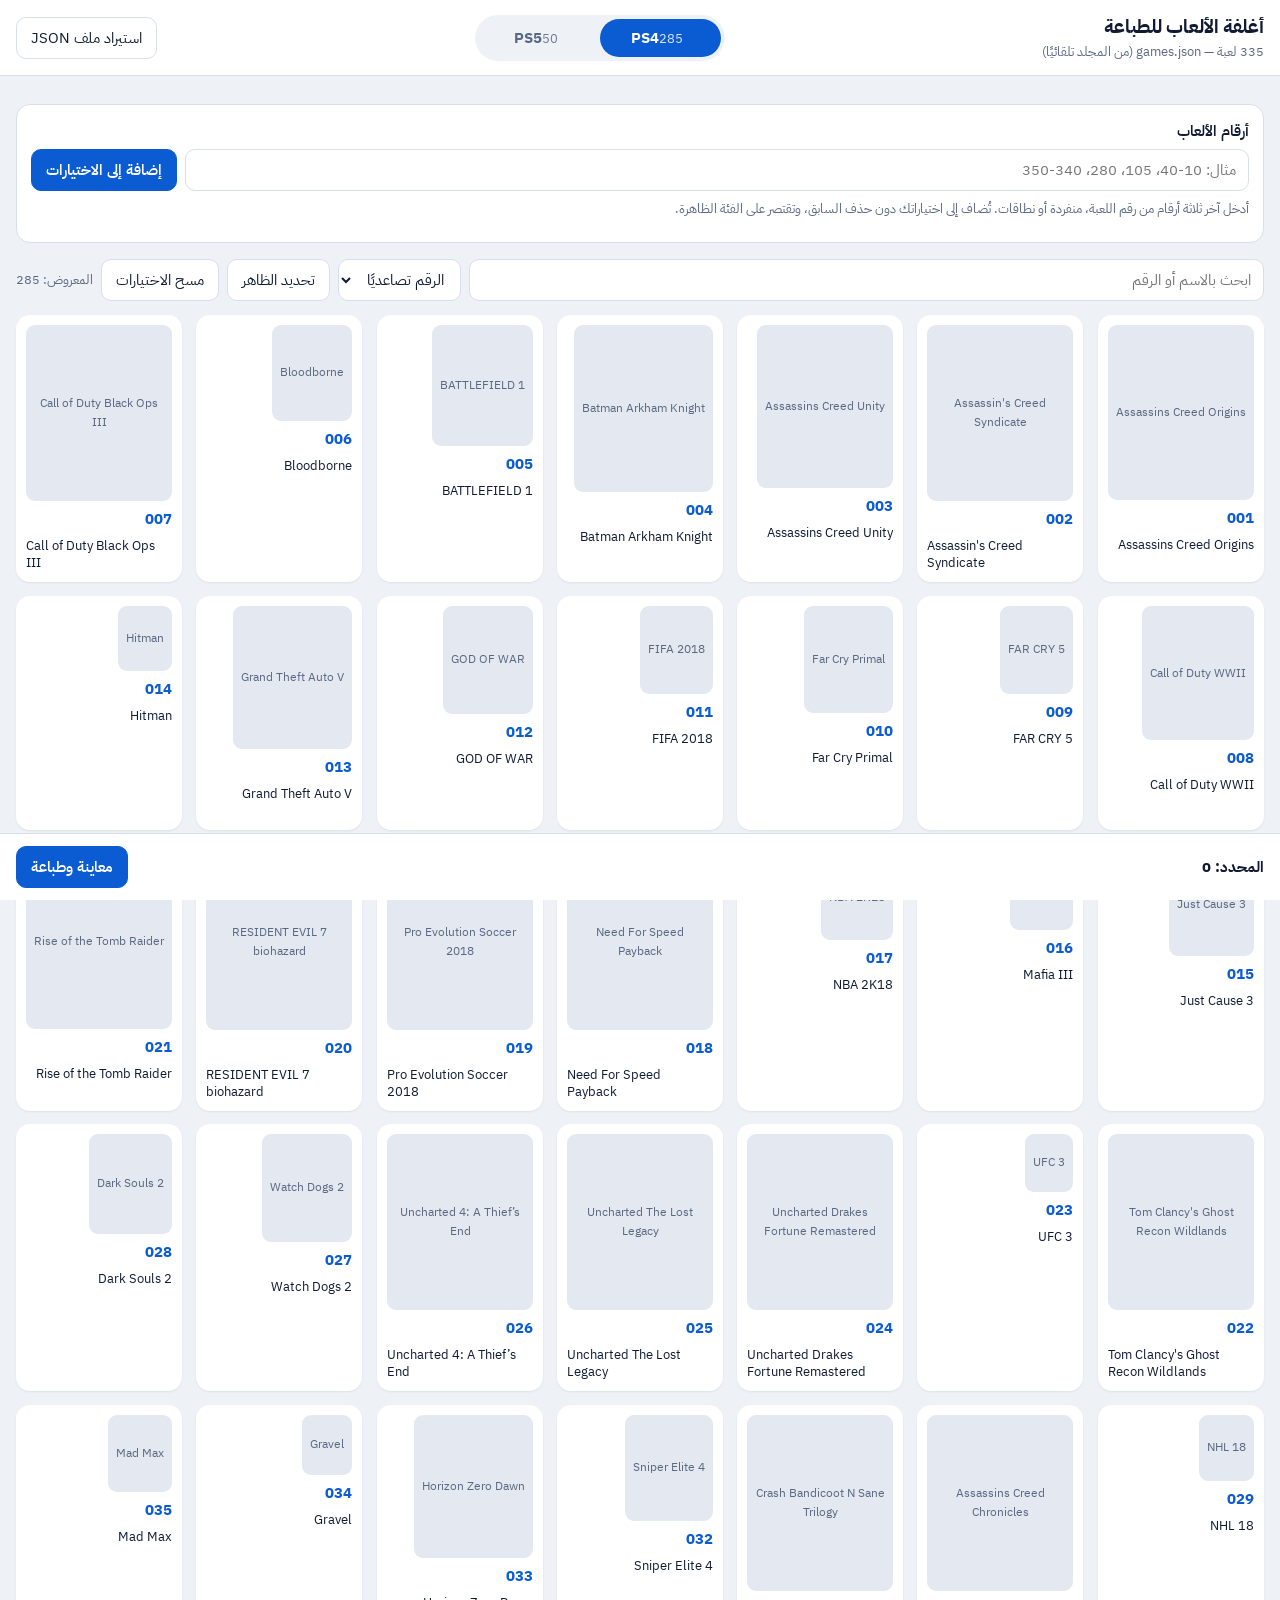
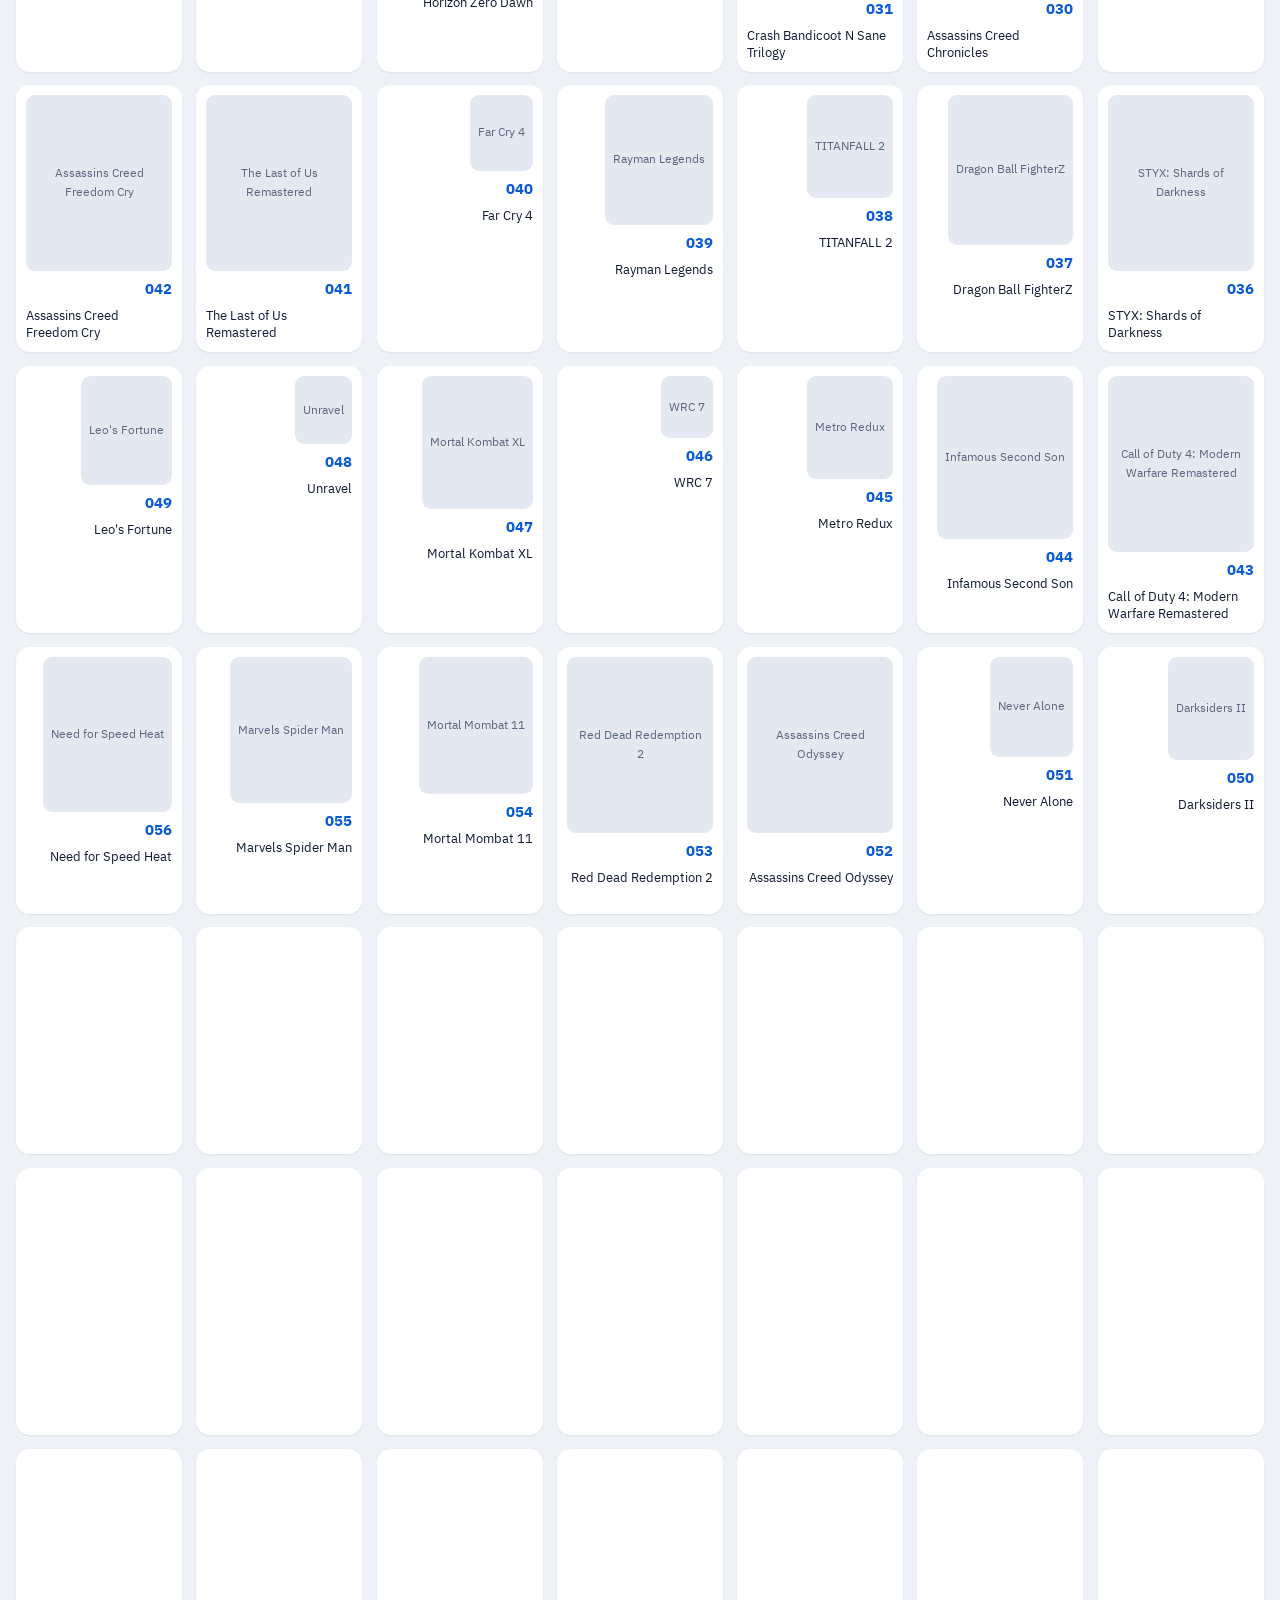
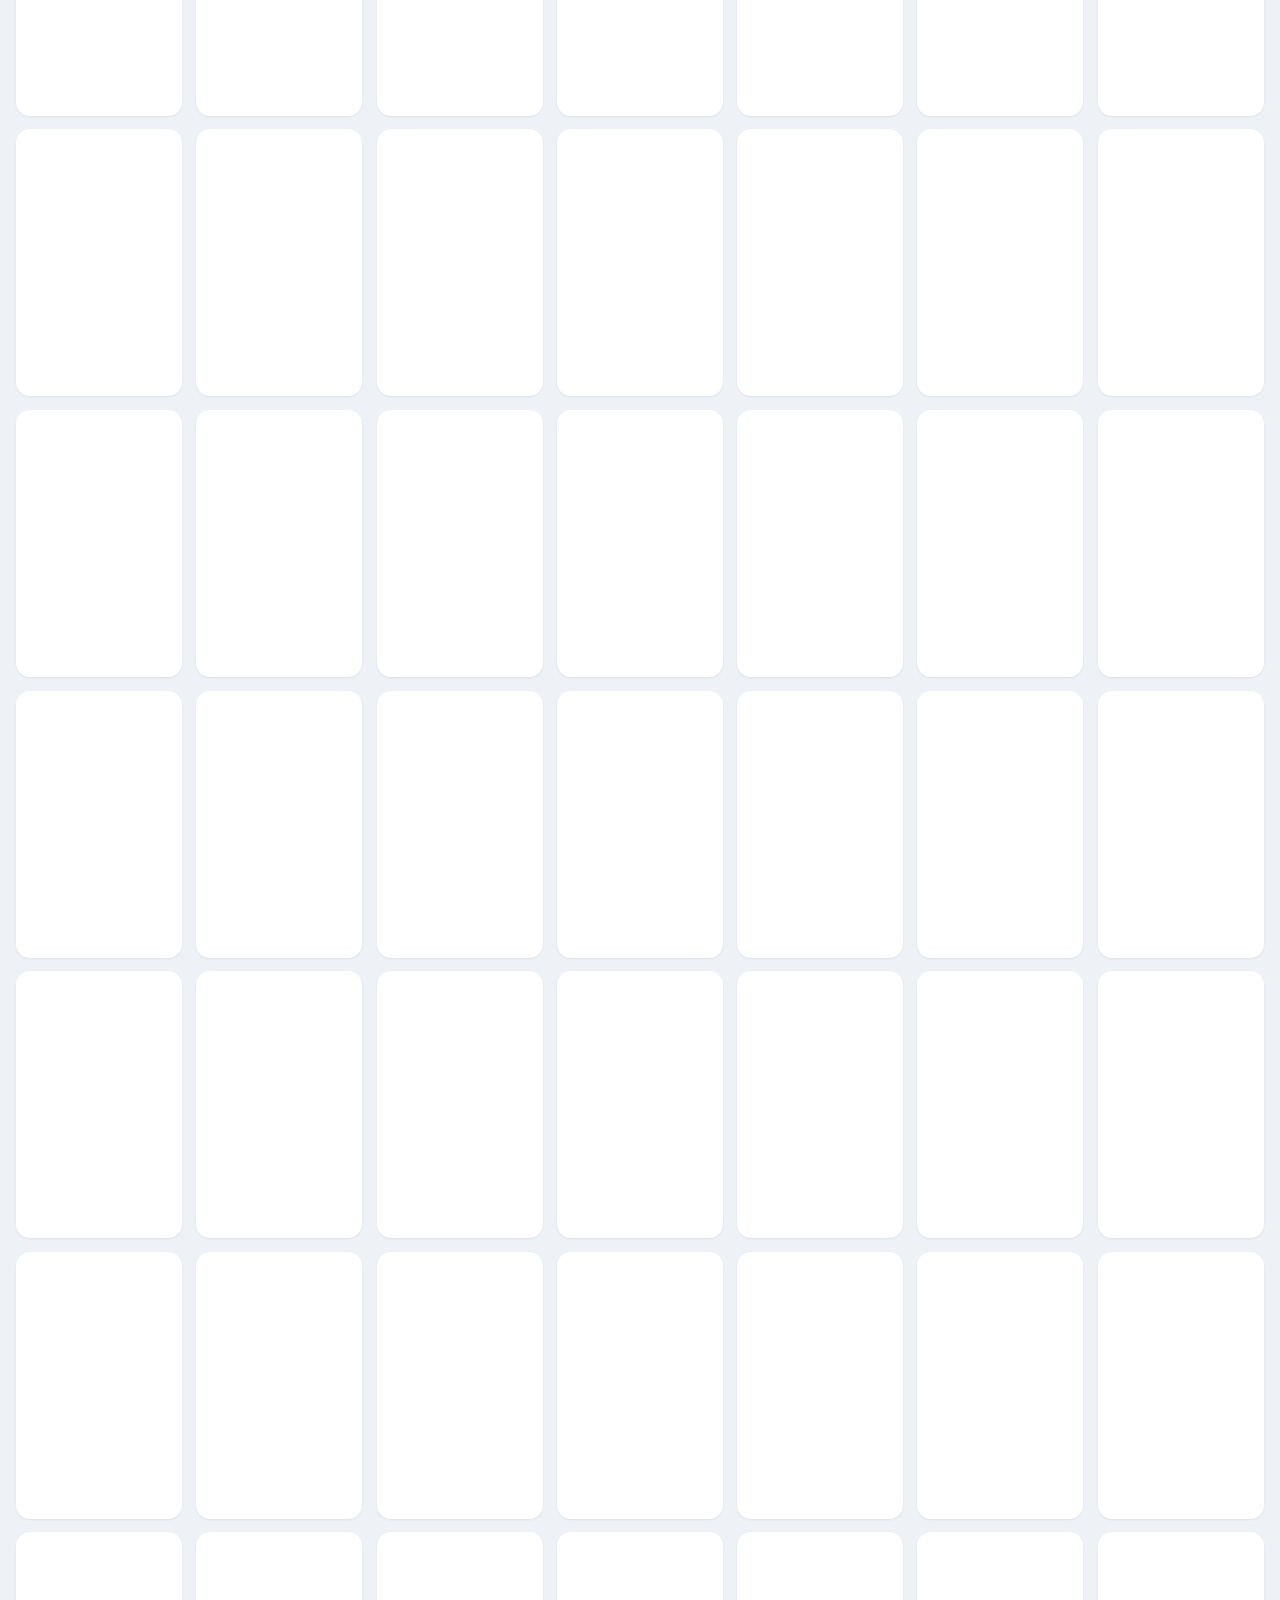
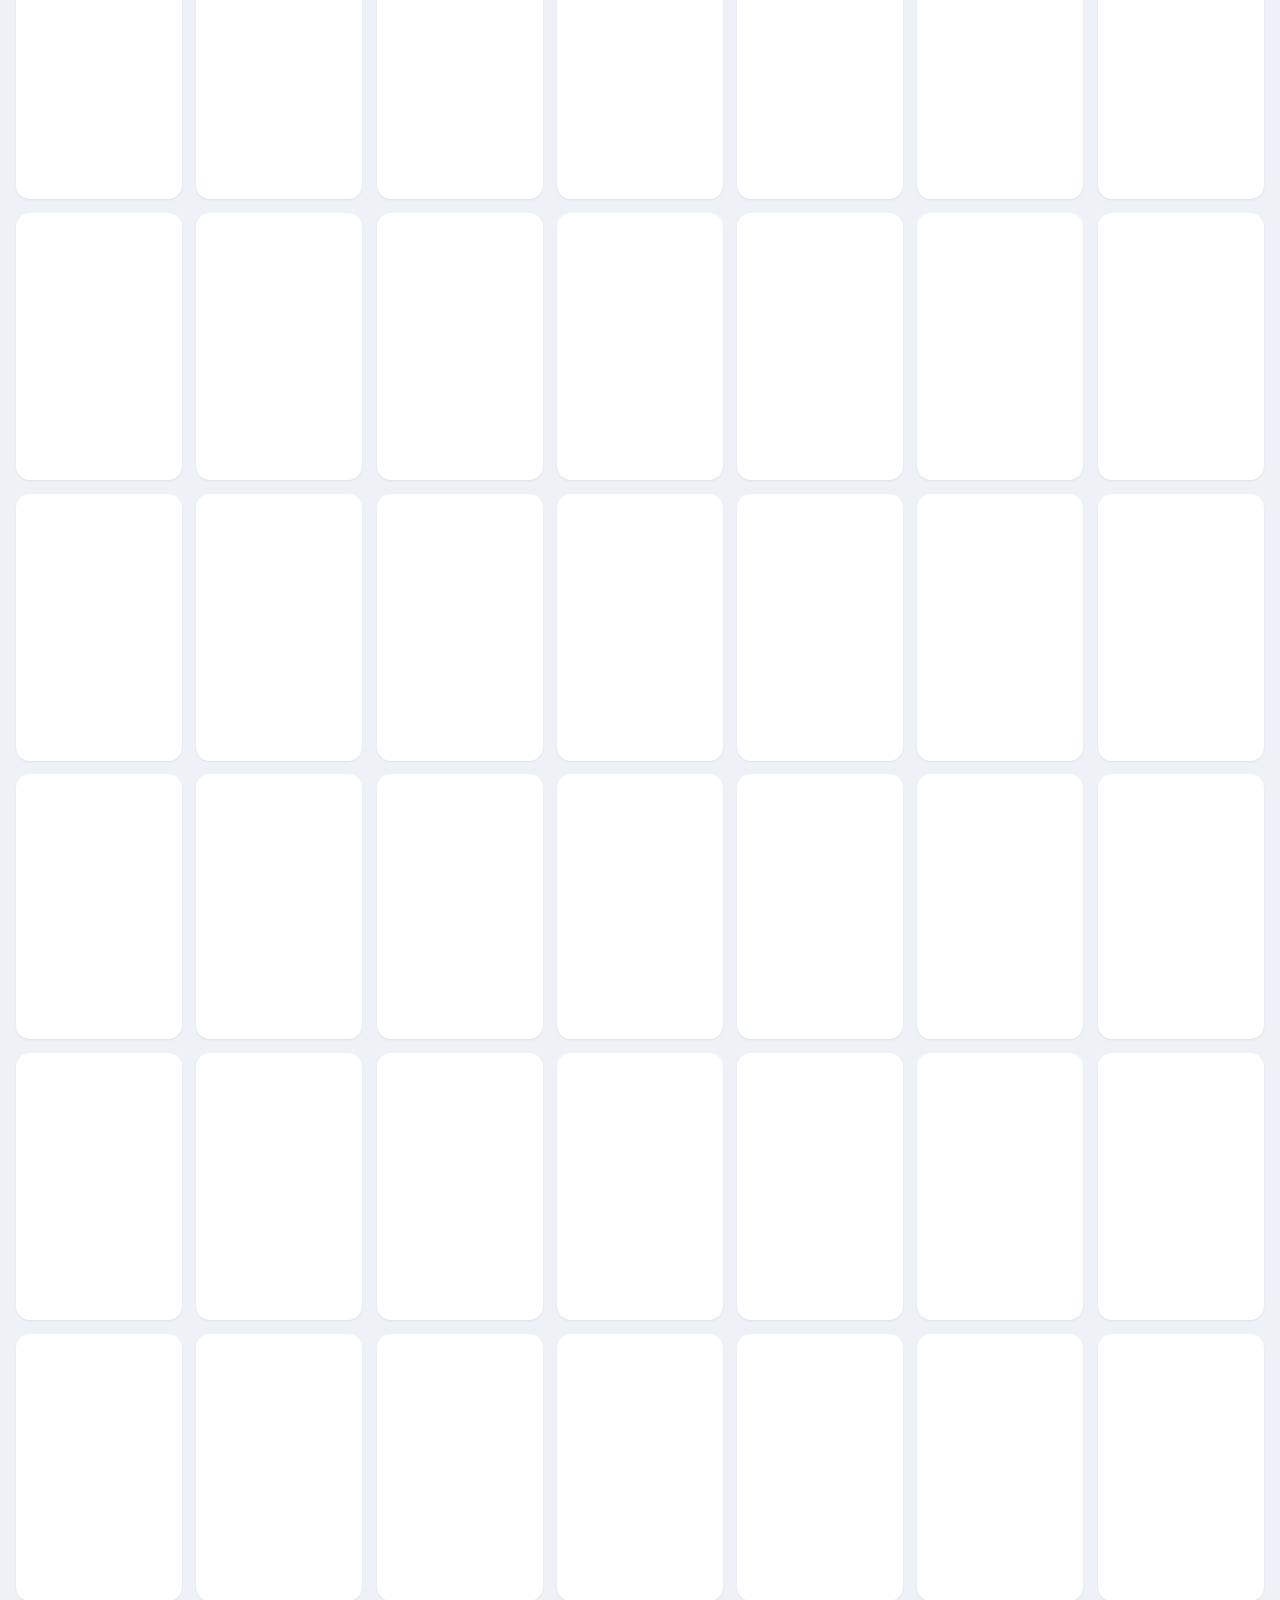
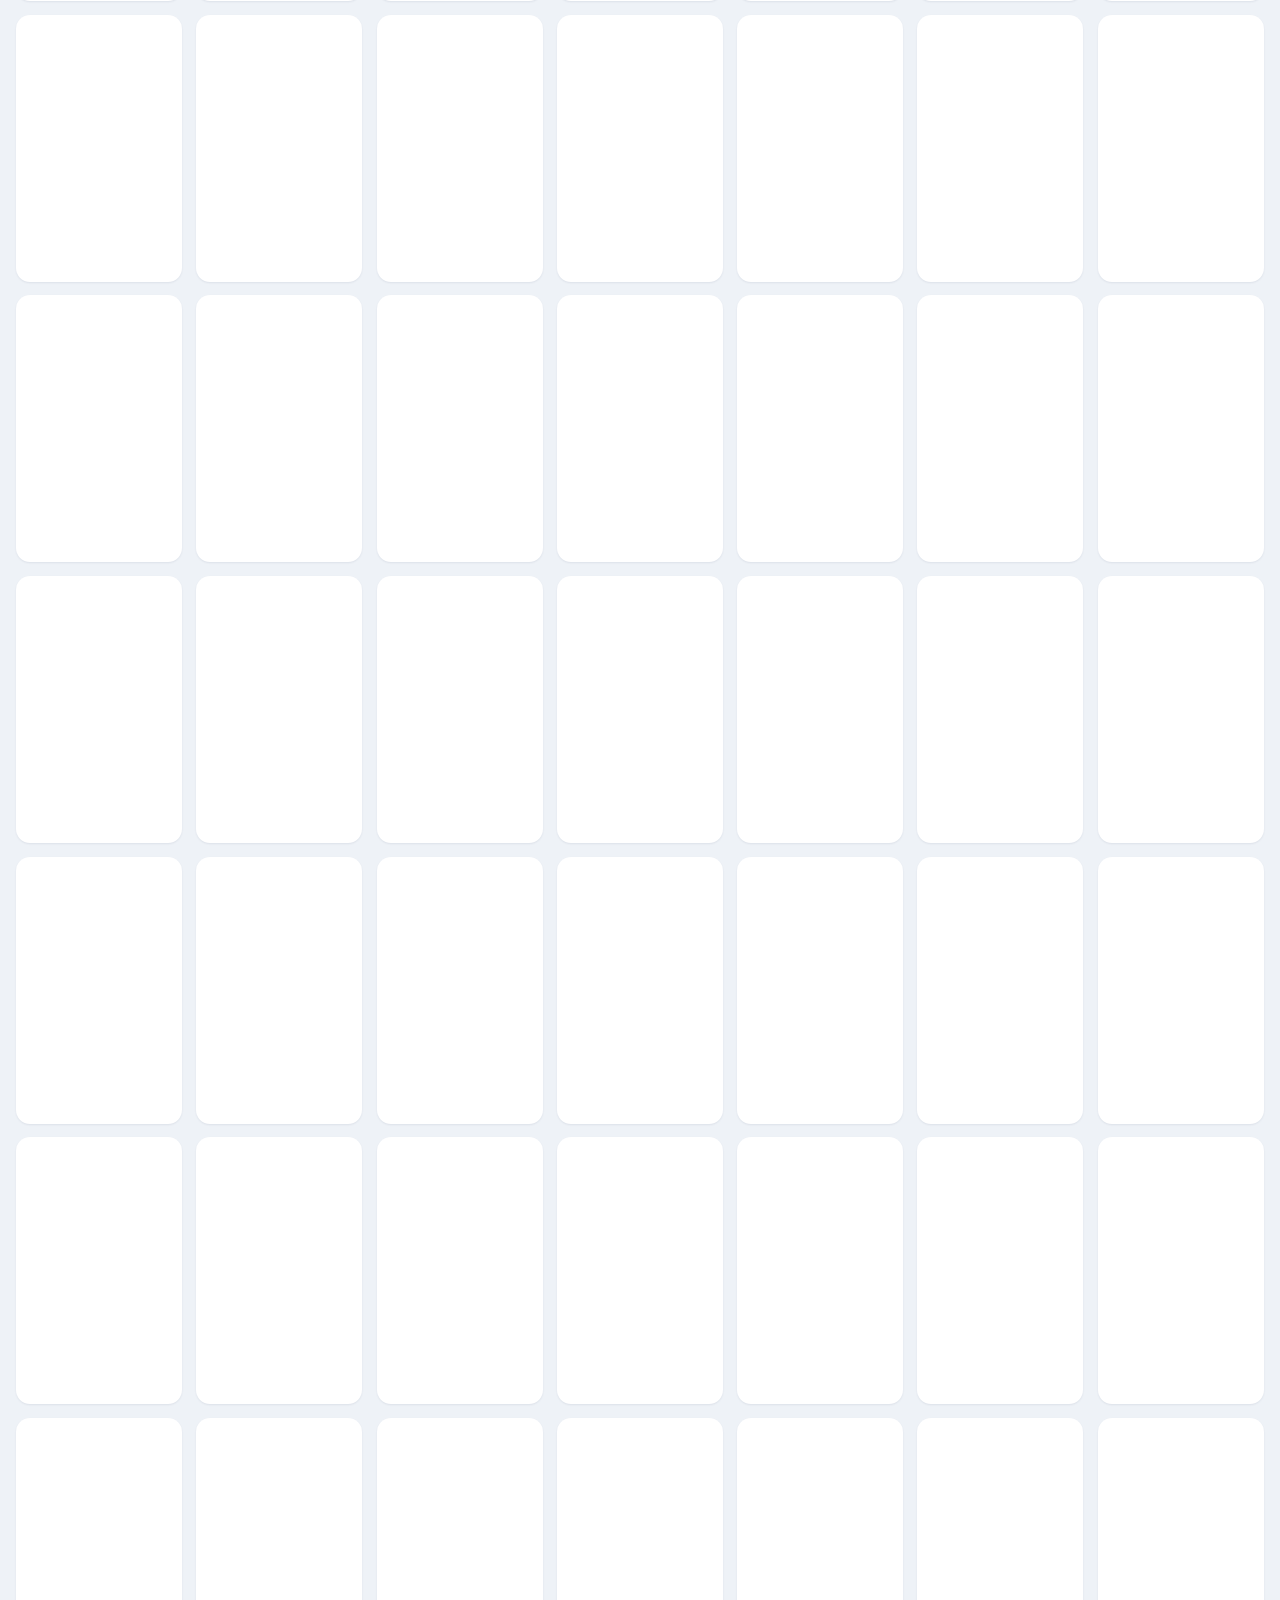
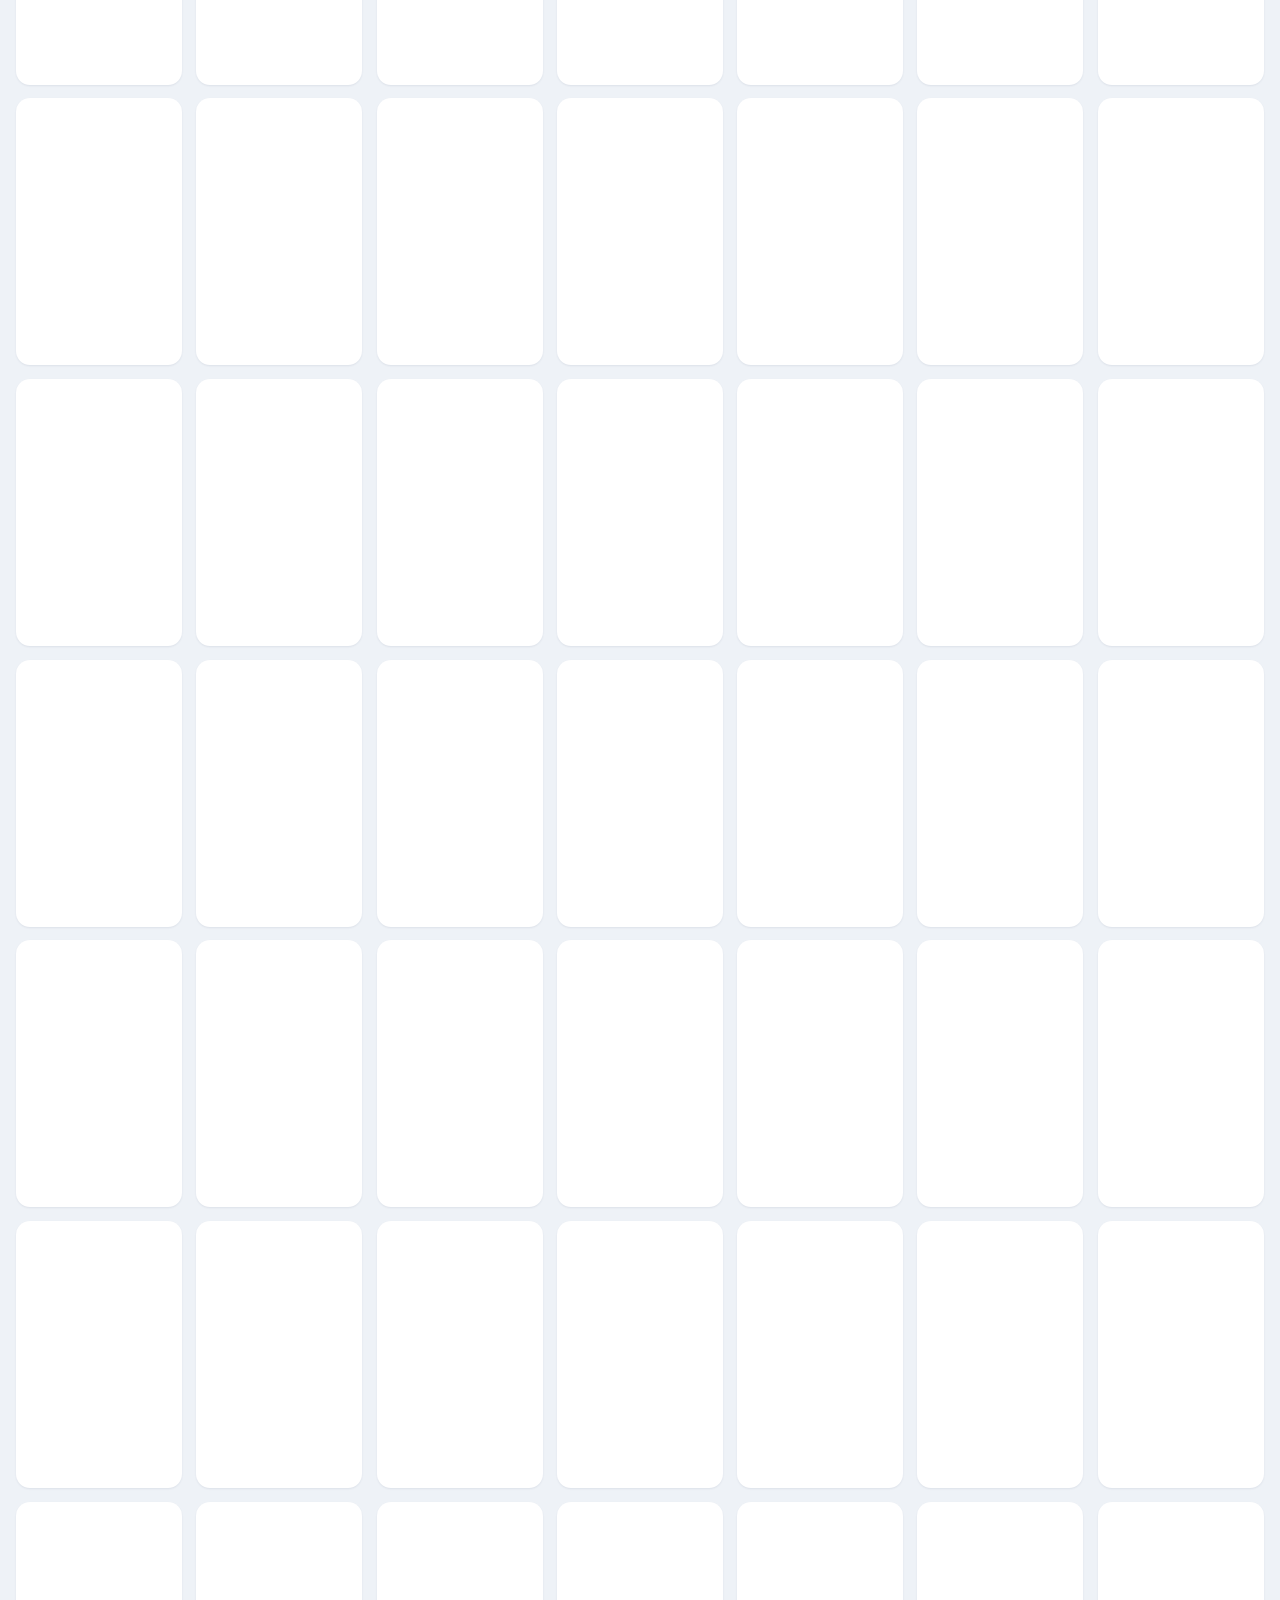
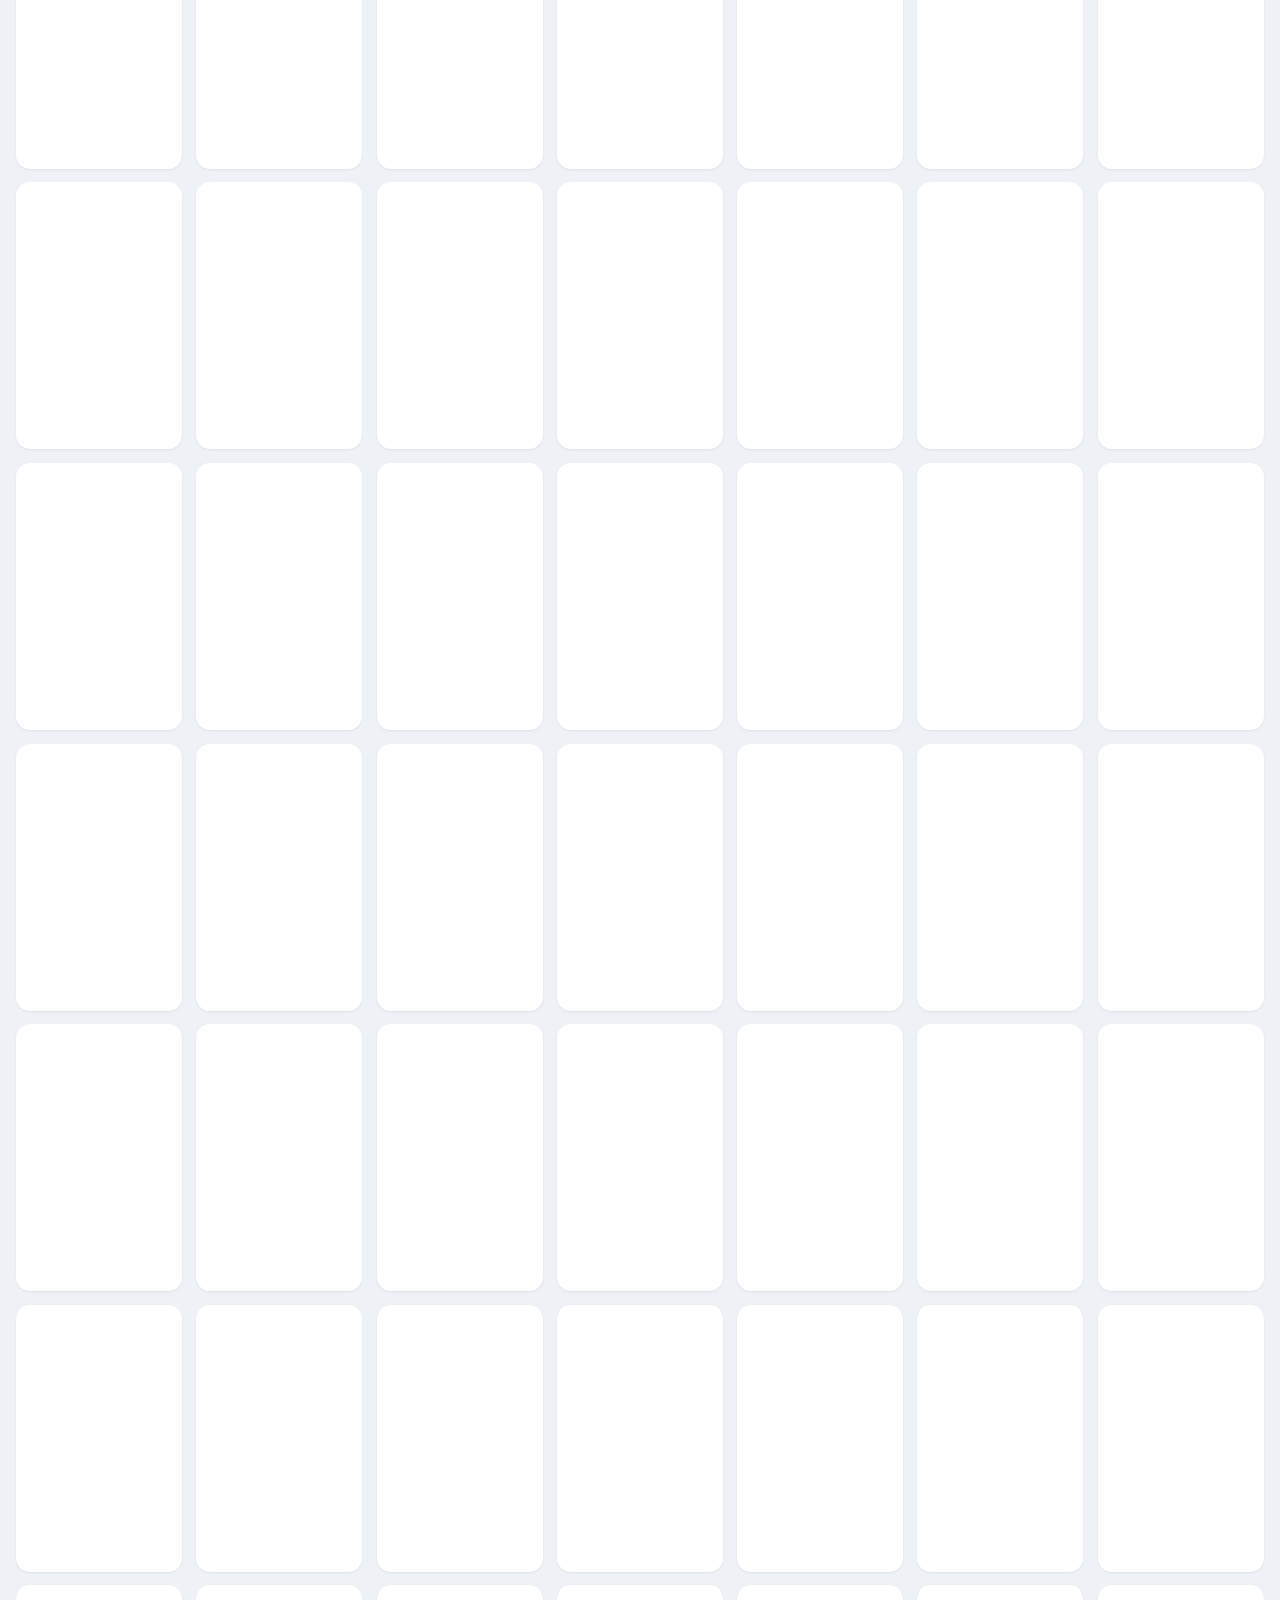
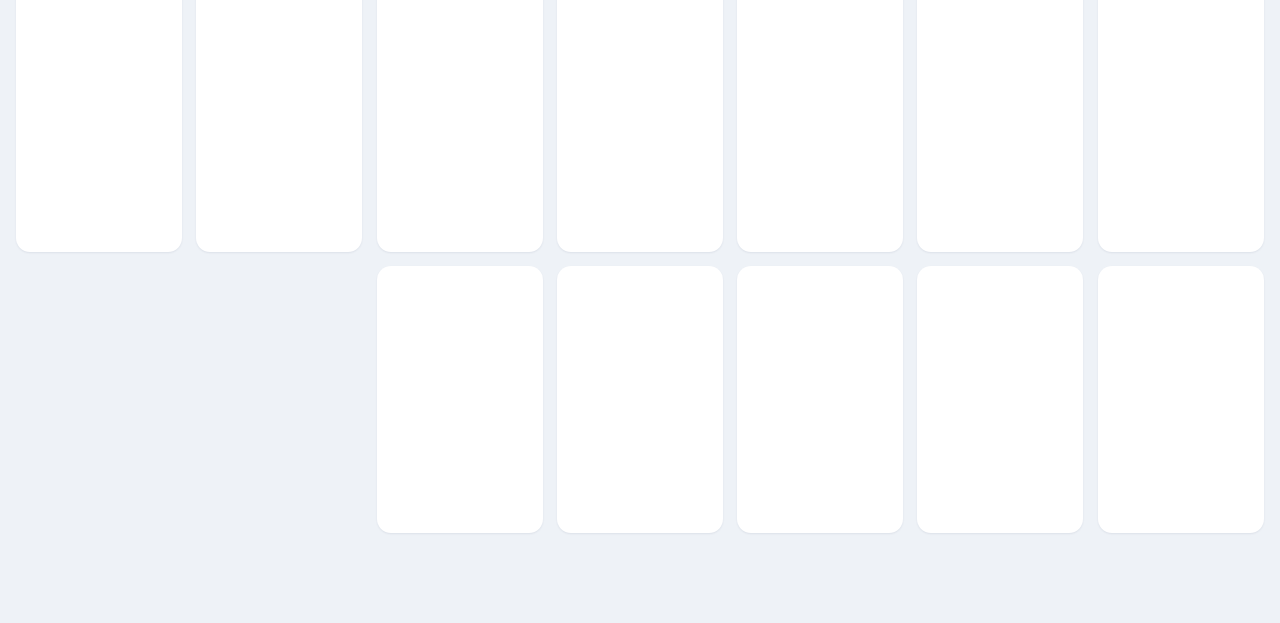
==== print/index.html @ da17cc7a "Rename print.html to index.html" ====
<!doctype html>
<html lang="ar" dir="rtl" data-p="PS4"><head><meta charset="utf-8">
<meta name="viewport" content="width=device-width,initial-scale=1">
<title>اختيار ألعاب PlayStation للطباعة</title>
<link rel="preconnect" href="https://fonts.googleapis.com">
<link href="https://fonts.googleapis.com/css2?family=IBM+Plex+Sans+Arabic:wght@400;600;700&display=swap" rel="stylesheet">
<style>
:root{--bg:#eef2f7;--sf:#fff;--ink:#101b33;--mut:#5b6881;--ln:#d8dfea;--ac:#0b5bd3;--act:#e6efff}
[data-p=PS5]{--ac:#5a3fd0;--act:#eeeaff}
*{box-sizing:border-box}[hidden]{display:none!important}
body{margin:0;background:var(--bg);color:var(--ink);font:15px/1.6 "IBM Plex Sans Arabic","Segoe UI",Tahoma,system-ui,sans-serif;padding-bottom:78px}
button,input,select{font:inherit;color:inherit}button{cursor:pointer}
:focus-visible{outline:3px solid var(--ac);outline-offset:2px}
header{background:var(--sf);border-bottom:1px solid var(--ln);position:sticky;top:0;z-index:5}
.wrap{max-width:1280px;margin:0 auto;padding:12px 16px}
.top{display:flex;gap:12px 20px;align-items:center;flex-wrap:wrap;justify-content:space-between}
h1{font-size:19px;margin:0}.sub{color:var(--mut);font-size:13px}
.seg{position:relative;display:grid;grid-template-columns:1fr 1fr;background:var(--bg);border-radius:999px;padding:4px;min-width:250px}
.seg i{position:absolute;top:4px;bottom:4px;width:calc(50% - 4px);inset-inline-start:4px;background:var(--ac);border-radius:999px;transition:inset-inline-start .25s,background .25s}
[data-p=PS5] .seg i{inset-inline-start:50%}
.seg button{position:relative;border:0;background:none;padding:7px 14px;border-radius:999px;font-weight:700;color:var(--mut);transition:color .2s}
.seg button[aria-checked=true]{color:#fff}.seg small{font-weight:400;opacity:.85;margin-inline-start:6px}
.b{border:1px solid var(--ln);background:var(--sf);border-radius:10px;padding:8px 14px}
.b:hover{border-color:var(--ac)}.b.p{background:var(--ac);border-color:var(--ac);color:#fff;font-weight:600}
.panel{background:var(--sf);border:1px solid var(--ln);border-radius:14px;padding:14px;margin:16px 0}
.row{display:flex;gap:8px;margin-top:6px}.row input{flex:1}
.panel label>span{font-weight:600}
input,select{border:1px solid var(--ln);border-radius:10px;padding:8px 12px;background:var(--sf);min-width:0}
.hint{margin:8px 0 0;color:var(--mut);font-size:13px}
#fb{margin-top:8px;font-size:14px}#fb p{margin:2px 0}.w{color:#b4430f}.o{color:#157347}
.pg{background:#fff7e6;border:1px solid #f0cf8a;border-radius:14px;padding:12px;margin-bottom:16px}
.pg h3{margin:0 0 8px;font-size:15px}.pg .g{padding:8px 0;border-top:1px solid #f0dcae}
.pg .cs{display:flex;gap:10px;flex-wrap:wrap;margin:6px 0}.pg .card{width:130px}
.tools{display:flex;gap:8px;flex-wrap:wrap;align-items:center;margin-bottom:14px}.tools #q{flex:1;min-width:180px}
.grid{display:grid;grid-template-columns:repeat(auto-fill,minmax(148px,1fr));gap:14px}
.card{position:relative;border:2px solid transparent;background:var(--sf);border-radius:14px;padding:8px;text-align:start;display:flex;flex-direction:column;gap:6px;box-shadow:0 1px 2px #1b2a4a14;content-visibility:auto;contain-intrinsic-size:260px 300px}
.card[aria-pressed=true]{border-color:var(--ac);background:var(--act)}
.im{aspect-ratio:5/6;border-radius:9px;overflow:hidden;background:#dfe5ef}.im img{width:100%;height:100%;object-fit:cover;display:block}
.ph{display:grid;place-items:center;text-align:center;padding:8px;font-size:12px;color:var(--mut);width:100%;height:100%;background:#e4e8f0}
.num{font-weight:700;color:var(--ac);font-variant-numeric:tabular-nums}
.nm{font-size:13px;line-height:1.35;display:-webkit-box;-webkit-line-clamp:2;-webkit-box-orient:vertical;overflow:hidden;min-height:2.7em}
.tick{position:absolute;top:14px;inset-inline-start:14px;width:26px;height:26px;border-radius:50%;background:var(--ac);color:#fff;display:none;place-items:center;font-weight:700}
.card[aria-pressed=true] .tick{display:grid}
.empty{grid-column:1/-1;text-align:center;color:var(--mut);padding:40px}
.bar{position:fixed;bottom:0;inset-inline:0;background:var(--sf);border-top:1px solid var(--ln);z-index:6}
.bar .wrap{display:flex;gap:16px;align-items:center}.bar .p{margin-inline-start:auto}
dialog{border:0;border-radius:16px;padding:20px;max-width:440px;width:92vw}dialog::backdrop{background:#101b3399}
#pv{max-width:960px;width:96vw;height:92vh;padding:0;flex-direction:column}#pv[open]{display:flex}
.ph2,.pf{display:flex;gap:10px;align-items:center;padding:12px 16px;background:var(--sf)}.ph2{border-bottom:1px solid var(--ln)}.pf{border-top:1px solid var(--ln);justify-content:space-between}
.ph2 b{font-size:17px}.pill{background:var(--act);color:var(--ac);border-radius:999px;padding:2px 12px;font-size:13px;font-weight:600}
#pvb{flex:1;overflow:auto;background:#aab4c5;padding:14px 12px}
.sw{width:calc(210mm*var(--s));height:calc(296mm*var(--s));margin:0 auto 14px;position:relative}
.sw .sheet{position:absolute;top:0;left:0;transform:scale(var(--s));transform-origin:0 0;box-shadow:0 2px 12px #0004}
.lbl{text-align:center;font-size:12px;color:#fff;margin-bottom:4px}
#toast{position:fixed;bottom:90px;inset-inline:0;margin:auto;width:fit-content;max-width:92vw;background:#101b33;color:#fff;padding:10px 18px;border-radius:12px;z-index:50;opacity:0;pointer-events:none;transition:opacity .2s}#toast.on{opacity:1}
#md h2{margin:0 0 8px;font-size:17px}#md ul{padding-inline-start:20px;max-height:40vh;overflow:auto}#md form{display:flex;gap:8px;justify-content:flex-end}
#pr{display:none}
.sheet{width:210mm;height:296mm;padding:8mm;display:grid;grid-template-columns:1fr 1fr;grid-template-rows:1fr 1fr;gap:6mm;background:#fff;overflow:hidden;direction:ltr}
.pc{margin:0;display:flex;flex-direction:column;border:.3mm solid #c3ccdb;border-radius:3mm;overflow:hidden;min-height:0}
.pi{flex:1;min-height:0;background:#f1f3f7;display:flex}.pi img{width:100%;height:100%;object-fit:contain}.pi .ph{font-size:14pt}
.cap{flex:none;height:18mm;padding:1.5mm 3mm;display:flex;align-items:center;justify-content:center;overflow:hidden;text-align:center;border-top:.3mm solid #c3ccdb;background:#fff}
.pn{font-size:24pt;font-weight:700;line-height:1.1;color:#000}.pt{width:100%;font-size:15pt;font-weight:700;line-height:1.25;overflow-wrap:anywhere;color:#000}
@media print{@page{size:A4 portrait;margin:0}
html,body{background:#fff;padding:0}body>*:not(#pr){display:none!important}#pr{display:block}
.sheet{break-after:page;page-break-after:always}.sheet:last-child{break-after:auto;page-break-after:auto}
*{-webkit-print-color-adjust:exact;print-color-adjust:exact}}
@media(prefers-reduced-motion:reduce){*{transition:none!important}}
</style></head><body>
<header><div class="wrap top">
 <div><h1>أغلفة الألعاب للطباعة</h1><div class="sub" id="lib"></div></div>
 <div class="seg" role="radiogroup" aria-label="فئة الألعاب"><i></i>
  <button role="radio" data-p="PS4" aria-checked="true">PS4<small id="c4"></small></button>
  <button role="radio" data-p="PS5" aria-checked="false">PS5<small id="c5"></small></button></div>
 <div><button class="b" id="imp">استيراد ملف JSON</button><input type="file" id="file" accept=".json,application/json" hidden></div>
</div></header>
<main class="wrap">
 <section class="panel"><label><span>أرقام الألعاب</span>
  <div class="row"><input id="nums" inputmode="numeric" autocomplete="off" placeholder="مثال: 10-40، 105، 280، 340-350"><button class="b p" id="addn">إضافة إلى الاختيارات</button></div></label>
  <p class="hint">أدخل آخر ثلاثة أرقام من رقم اللعبة، منفردة أو نطاقات. تُضاف إلى اختياراتك دون حذف السابق، وتقتصر على الفئة الظاهرة.</p>
  <div id="fb" role="status" aria-live="polite"></div></section>
 <section id="pend"></section>
 <div class="tools"><input id="q" type="search" placeholder="ابحث بالاسم أو الرقم">
  <select id="so" aria-label="الترتيب"><option value="1">الرقم تصاعديًا</option><option value="-1">الرقم تنازليًا</option></select>
  <button class="b" id="selv">تحديد الظاهر</button><button class="b" id="clr">مسح الاختيارات</button><span id="cnt" class="sub"></span></div>
 <div id="grid" class="grid"></div>
</main>
<div class="bar"><div class="wrap"><b id="sc"></b><span class="sub" id="pgc"></span><button class="b p" id="prev">معاينة وطباعة</button></div></div>
<dialog id="pv"><div class="ph2"><b>معاينة الطباعة</b><span class="pill" id="pg1"></span><span class="pill" id="pg2"></span></div>
 <div id="pvb"></div><div class="pf"><button class="b" id="back">العودة إلى الاختيار</button><button class="b p" id="prt">طباعة</button></div></dialog>
<dialog id="md"></dialog><div id="toast"></div><div id="pr"></div>
<script>
const $=s=>document.querySelector(s),esc=s=>String(s).replace(/[&<>"']/g,c=>({'&':'&amp;','<':'&lt;','>':'&gt;','"':'&quot;',"'":'&#39;'}[c]));
const toEn=s=>s.replace(/[٠-٩]/g,c=>c.charCodeAt(0)-1632).replace(/[۰-۹]/g,c=>c.charCodeAt(0)-1776);
let games=[],idx={PS4:new Map(),PS5:new Map()},plat='PS4',sel=new Set(),pend=[],dir=1,q='',src='';
function norm(a){const list=[],bad=[];a.forEach((r,i)=>{const o=r&&typeof r=='object',s=o?String(r.id??'').trim():'',id=/^\d+$/.test(s)?+s:NaN,p=o?String(r.platform??'').toUpperCase().replace(/\s/g,''):'',nm=o?String(r.name??'').trim():'';
 if(!Number.isSafeInteger(id))bad.push(`السجل ${i+1}: الحقل id غير صالح`);else if(!nm)bad.push(`السجل ${i+1}: الاسم مفقود`);else if(p!='PS4'&&p!='PS5')bad.push(`السجل ${i+1}: قيمة platform غير معروفة`);
 else list.push({uid:list.length,id,name:nm,platform:p,image:typeof r.image=='string'?r.image.trim():'',n:id%1000,ns:String(id%1000).padStart(3,'0')})});return{list,bad}}
function setLib(list,name,keepSel){games=list;src=name;idx={PS4:new Map(),PS5:new Map()};list.forEach(g=>{const m=idx[g.platform];(m.get(g.n)||m.set(g.n,[]).get(g.n)).push(g)});
 sel.clear();pend=[];q='';$('#q').value='';$('#nums').value='';$('#fb').innerHTML='';$('#c4').textContent=idx.PS4.size?[...idx.PS4.values()].reduce((a,l)=>a+l.length,0):0;$('#c5').textContent=[...idx.PS5.values()].reduce((a,l)=>a+l.length,0);
 $('#lib').textContent=name?`${list.length} لعبة — ${name}`:'لم تُحمَّل مكتبة بعد';render()}
const view=()=>{const t=toEn(q.trim().toLowerCase()),d=/^\d+$/.test(t);return games.filter(g=>g.platform===plat&&(!t||g.name.toLowerCase().includes(t)||(d&&g.ns.includes(t)))).sort((a,b)=>dir*(a.n-b.n)||dir*(a.id-b.id))};
const picked=()=>games.filter(g=>g.platform===plat&&sel.has(g.uid)).sort((a,b)=>dir*(a.n-b.n)||dir*(a.id-b.id));
const img=(g,lazy)=>g.image?`<img src="${esc(g.image)}" data-n="${esc(g.name)}" alt="" referrerpolicy="no-referrer" ${lazy?'loading="lazy" decoding="async"':'loading="eager"'}>`:`<div class="ph">${esc(g.name)}</div>`;
const card=g=>`<button type="button" class="card" data-uid="${g.uid}" aria-pressed="${sel.has(g.uid)}"><span class="tick">✓</span><div class="im">${img(g,1)}</div><span class="num">${g.ns}</span><span class="nm" dir="auto">${esc(g.name)}</span></button>`;
function render(){const v=view();$('#grid').innerHTML=v.length?v.map(card).join(''):`<div class="empty">${games.length?'لا توجد ألعاب مطابقة.':'لم تُحمَّل أي مكتبة بعد. اضغط «استيراد ملف JSON» واختر ملف games.json.'}</div>`;$('#cnt').textContent=`المعروض: ${v.length}`;renderPend();bar()}
function bar(){const n=picked().length;$('#sc').textContent=`المحدد: ${n}`;$('#pgc').textContent=n?`الصفحات: ${Math.ceil(n/4)}`:''}
function sync(){document.querySelectorAll('.card').forEach(c=>c.setAttribute('aria-pressed',sel.has(+c.dataset.uid)));bar()}
function renderPend(){const e=$('#pend');e.innerHTML=pend.length?`<div class="pg"><h3>أرقام تطابق أكثر من لعبة — اختر اللعبة المطلوبة</h3>${pend.map((p,i)=>`<div class="g"><b>الرقم ${String(p.n).padStart(3,'0')}</b><div class="cs">${p.l.map(card).join('')}</div><button class="b" data-all="${i}">إضافة الكل</button> <button class="b" data-skip="${i}">تجاهل</button></div>`).join('')}</div>`:''}
document.addEventListener('click',e=>{const c=e.target.closest('.card');if(c){const u=+c.dataset.uid,inP=c.closest('#pend');sel.has(u)?sel.delete(u):sel.add(u);
 if(inP){const g=c.closest('.g'),i=[...g.parentNode.querySelectorAll('.g')].indexOf(g);if(sel.has(u))pend.splice(i,1);renderPend()}sync();return}
 const a=e.target.closest('[data-all],[data-skip]');if(a){const i=+(a.dataset.all??a.dataset.skip);if(a.dataset.all!=null)pend[i].l.forEach(g=>sel.add(g.uid));pend.splice(i,1);renderPend();sync()}});
document.addEventListener('error',e=>{const t=e.target;if(t.tagName=='IMG'&&t.dataset.n)ph(t)},true);
function ph(t){const d=document.createElement('div');d.className='ph';d.textContent=t.dataset.n;t.replaceWith(d)}
function parse(t){t=toEn(t).replace(/\s*[-–—−ـ]\s*/g,'-');const out=[],bad=[];t.split(/[,،;؛\s]+/).filter(Boolean).forEach(k=>{let m;
 if(m=k.match(/^(\d{1,3})$/))out.push([+m[1],+m[1]]);else if(m=k.match(/^(\d{1,3})-(\d{1,3})$/)){const a=+m[1],b=+m[2];out.push(a<=b?[a,b]:[b,a])}else bad.push(k)});return{out,bad}}
function applyNums(){const {out,bad}=parse($('#nums').value),ix=idx[plat],miss=[],er=[];let add=0,amb=0;
 if(!out.length&&!bad.length){fb([['w','أدخل رقمًا أو نطاقًا أولًا.']]);return}
 out.forEach(([a,b])=>{let f=0;for(let n=a;n<=b;n++){const l=ix.get(n);if(!l)continue;f++;if(l.length==1){if(!sel.has(l[0].uid)){sel.add(l[0].uid);add++}}else if(!pend.some(p=>p.n==n)){pend.push({n,l});amb++}}
  if(!f)(a==b?miss:er).push(a==b?String(a).padStart(3,'0'):a+'-'+b)});
 const m=[];if(add)m.push(['o',`تمت إضافة ${add} لعبة.`]);if(amb)m.push(['w',`${amb} رقم يطابق أكثر من لعبة؛ اختر اللعبة المطلوبة من الأعلى.`]);
 if(miss.length)m.push(['w',`لا توجد ألعاب ${plat} بالأرقام: ${miss.join('، ')}`]);if(er.length)m.push(['w',`نطاقات بلا ألعاب في ${plat}: ${er.join('، ')}`]);
 if(bad.length)m.push(['w',`مدخلات غير صالحة (أدخل من 1 إلى 3 أرقام فقط): ${bad.join('، ')}`]);if(!m.length)m.push(['o','كل الألعاب المطابقة محددة بالفعل.']);
 fb(m);renderPend();sync()}
const fb=m=>$('#fb').innerHTML=m.map(([c,t])=>`<p class="${c}">${esc(t)}</p>`).join('');
function toast(t){const e=$('#toast');e.textContent=t;e.className='on';clearTimeout(e.t);e.t=setTimeout(()=>e.className='',3200)}
function setPlat(p){if(p===plat)return;plat=p;sel.clear();pend=[];q='';$('#q').value='';$('#nums').value='';$('#fb').innerHTML='';
 document.documentElement.dataset.p=p;document.querySelectorAll('.seg button').forEach(b=>b.setAttribute('aria-checked',b.dataset.p===p));render();toast('تم مسح الاختيارات عند تغيير الفئة')}
document.querySelectorAll('.seg button').forEach(b=>b.onclick=()=>setPlat(b.dataset.p));
$('#addn').onclick=applyNums;$('#nums').onkeydown=e=>{if(e.key=='Enter')applyNums()};
$('#q').oninput=e=>{q=e.target.value;render()};$('#so').onchange=e=>{dir=+e.target.value;render()};
$('#selv').onclick=()=>{const v=view();v.forEach(g=>sel.add(g.uid));sync();toast(`تم تحديد ${v.length} لعبة ظاهرة`)};
$('#clr').onclick=()=>{sel.clear();sync()};
const sheets=()=>{const L=picked(),P=[];for(let i=0;i<L.length;i+=4)P.push(L.slice(i,i+4));
 return P.map(p=>`<section class="sheet">${p.map(g=>`<figure class="pc"><div class="pi">${img(g,0)}</div><figcaption class="cap"><div class="pt" dir="ltr">${g.ns} - ${esc(g.name)}</div></figcaption></figure>`).join('')}</section>`)};
function fitText(root){root.querySelectorAll('.cap').forEach(c=>{const p=c.querySelector('.pt');if(!p)return;const av=c.clientHeight-2*parseFloat(getComputedStyle(c).paddingTop);let s=15;p.style.fontSize=s+'pt';while(s>6&&p.offsetHeight>av){s-=.5;p.style.fontSize=s+'pt'}})}
function fit(){const b=$('#pvb');b.style.setProperty('--s',Math.min(1,(b.clientWidth-24)/(210*96/25.4)))}
$('#prev').onclick=()=>{const S=sheets();if(!S.length){toast('حدّد لعبة واحدة على الأقل قبل المعاينة');return}
 $('#pvb').innerHTML=S.map((s,i)=>`<div class="lbl">صفحة ${i+1} من ${S.length}</div><div class="sw">${s}</div>`).join('');
 $('#pg1').textContent=`${picked().length} لعبة (${plat})`;$('#pg2').textContent=`${S.length} صفحة`;$('#pv').showModal();fit();fitText($('#pvb'));document.fonts&&document.fonts.ready.then(()=>$('#pv').open&&fitText($('#pvb')))};
addEventListener('resize',()=>$('#pv').open&&fit());$('#back').onclick=()=>$('#pv').close();
$('#prt').onclick=async()=>{const pr=$('#pr'),b=$('#prt');pr.innerHTML=sheets().join('');b.disabled=true;b.textContent='جارٍ تحميل الصور…';
 const ims=[...pr.querySelectorAll('img')];await Promise.all(ims.map(i=>i.complete?0:new Promise(r=>{i.onload=i.onerror=r;setTimeout(r,20000)})));
 pr.style.cssText='display:block;position:absolute;left:-99999px;top:0';await (document.fonts?document.fonts.ready:0);fitText(pr);pr.style.cssText='';let f=0;ims.forEach(i=>{if(i.isConnected&&i.complete&&!i.naturalWidth){ph(i)}});f=pr.querySelectorAll('.ph').length;
 b.disabled=false;b.textContent='طباعة';if(f)toast(`تعذّر تحميل ${f} صورة وستُطبع ببديل نصي`);setTimeout(()=>print(),150)};
addEventListener('afterprint',()=>$('#pr').innerHTML='');
function say(t,lines,ok){return new Promise(r=>{const d=$('#md');d.returnValue='0';d.innerHTML=`<h2>${esc(t)}</h2><ul>${lines.map(l=>`<li>${esc(l)}</li>`).join('')}</ul><form method="dialog">${ok?`<button class="b p" value="1">${ok}</button>`:''}<button class="b" value="0">${ok?'إلغاء':'حسنًا'}</button></form>`;d.onclose=()=>r(d.returnValue=='1');d.showModal()})}
$('#imp').onclick=()=>$('#file').click();
$('#file').onchange=async e=>{const f=e.target.files[0];e.target.value='';if(!f)return;let d;
 try{d=JSON.parse((await f.text()).replace(/^\uFEFF/,''))}catch(x){return say('الملف غير صالح',['الملف ليس JSON صحيحًا: '+x.message])}
 const a=Array.isArray(d)?d:d&&Array.isArray(d.games)?d.games:null;if(!a)return say('بنية غير مدعومة',['يجب أن يكون الملف مصفوفة ألعاب (أو كائنًا يحتوي الحقل games).']);
 const {list,bad}=norm(a);if(!list.length)return say('لا توجد سجلات صالحة',bad.slice(0,6).concat(bad.length?[]:['الملف فارغ']));
 if(bad.length&&!await say(`${bad.length} سجل غير صالح`,bad.slice(0,6).concat(bad.length>6?[`و${bad.length-6} أخرى…`]:[]),`استيراد ${list.length} سجل صالح`))return;
 setLib(list,f.name);try{localStorage.setItem('psp-lib',JSON.stringify({name:f.name,raw:list.map(({id,name,platform,image})=>({id,name,platform,image}))}))}catch(_){}
 toast(`تم استيراد ${list.length} لعبة ومُسحت الاختيارات`)};
setLib([],'');
(async()=>{let ok=false;try{const r=await fetch('games.json',{cache:'no-store'});if(r.ok){const d=await r.json(),a=Array.isArray(d)?d:d&&d.games,n=Array.isArray(a)&&norm(a);if(n&&n.list.length){setLib(n.list,'games.json (من المجلد تلقائيًا)');ok=true}}}catch(_){}
if(!ok){let st=null;try{st=JSON.parse(localStorage.getItem('psp-lib'))}catch(_){}const n=st&&Array.isArray(st.raw)&&norm(st.raw);if(n&&n.list.length)setLib(n.list,st.name+' (محفوظ من آخر استيراد)')}})();
window.PSP={setLib,norm,get sel(){return sel},get plat(){return plat}};
</script></body></html>
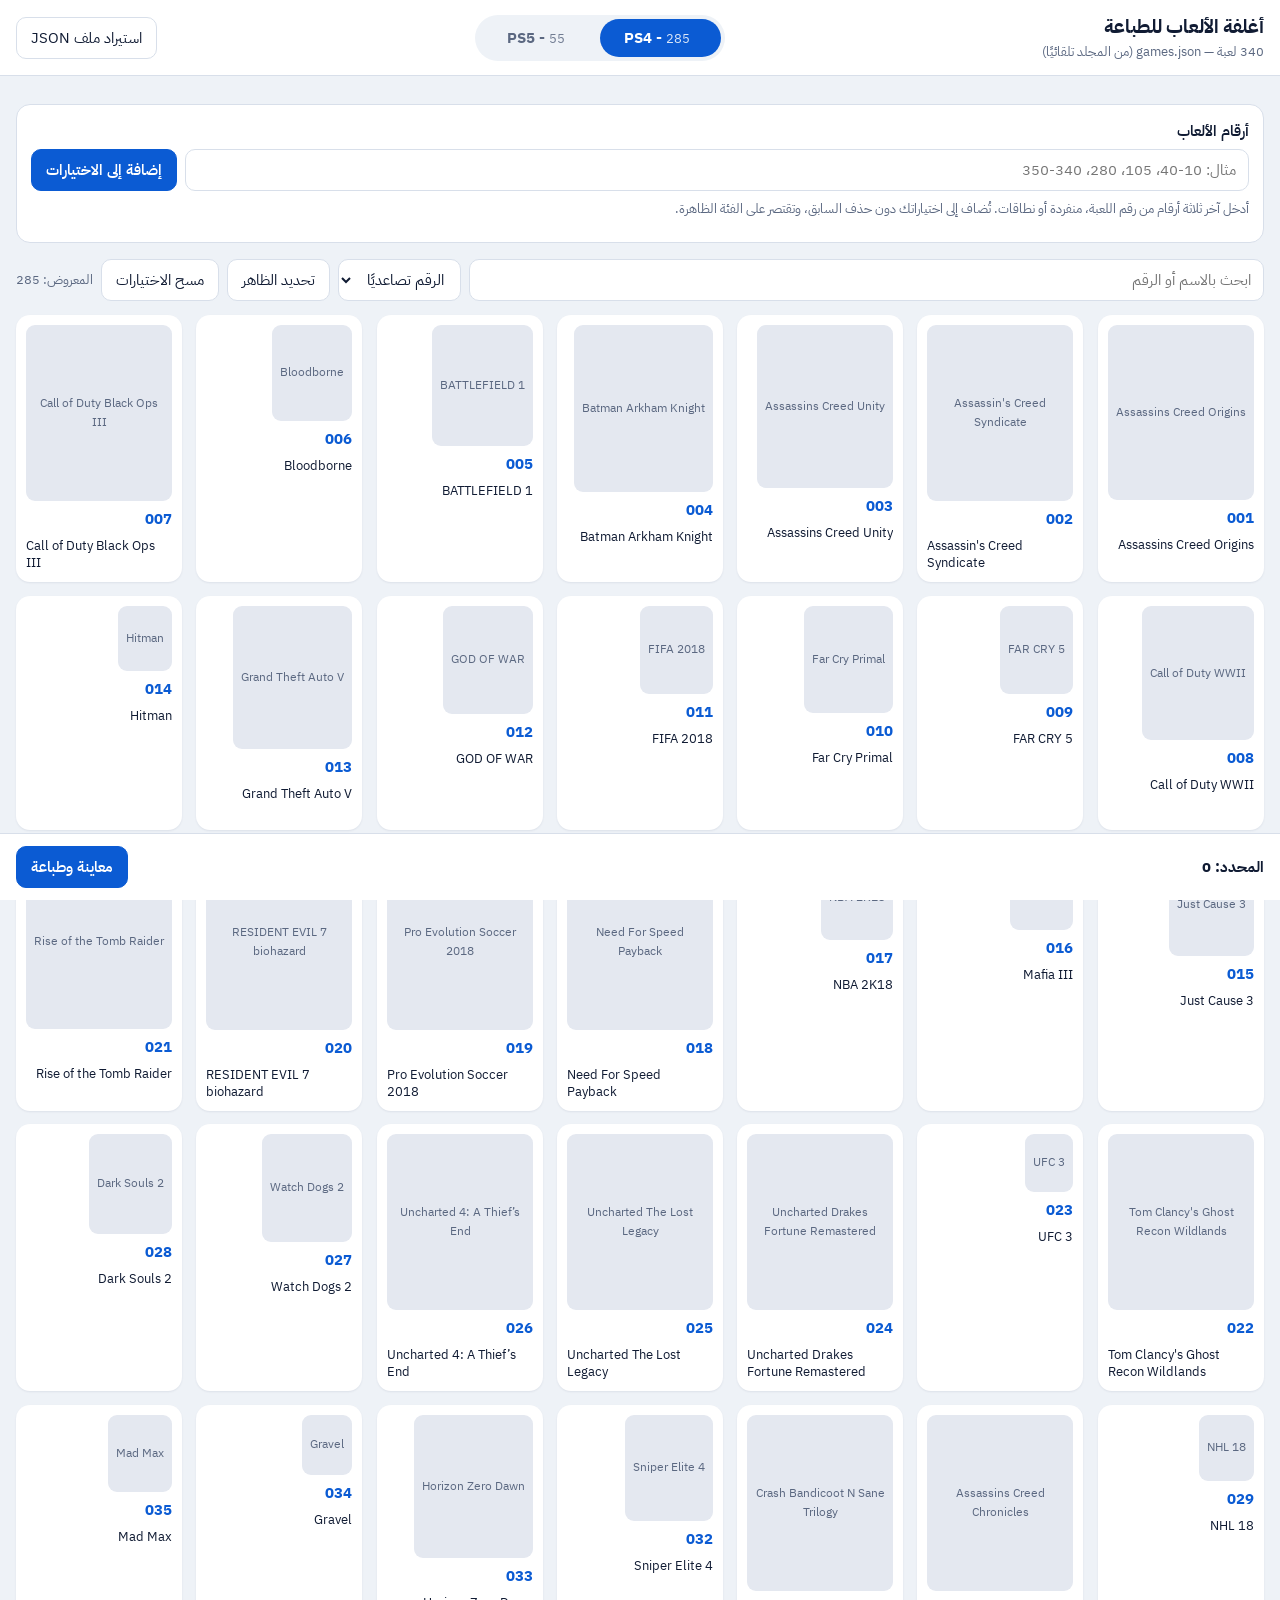
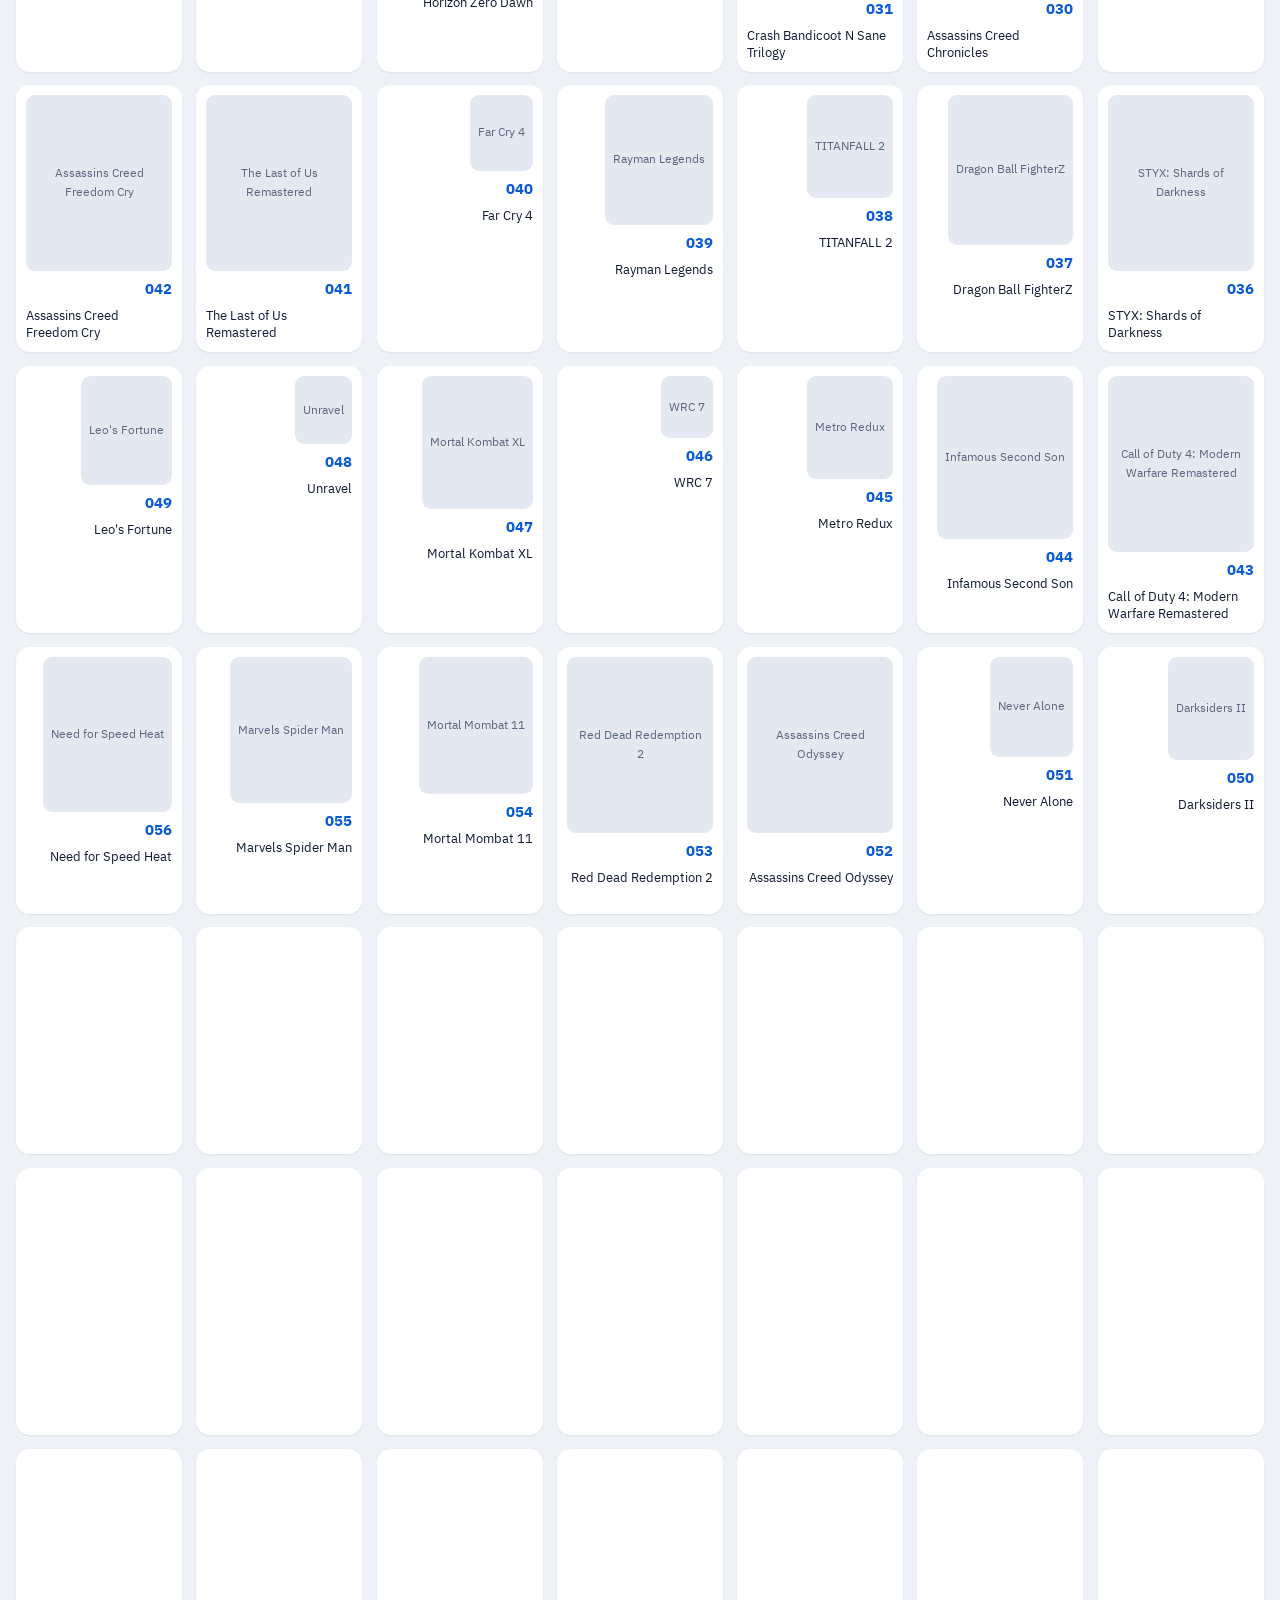
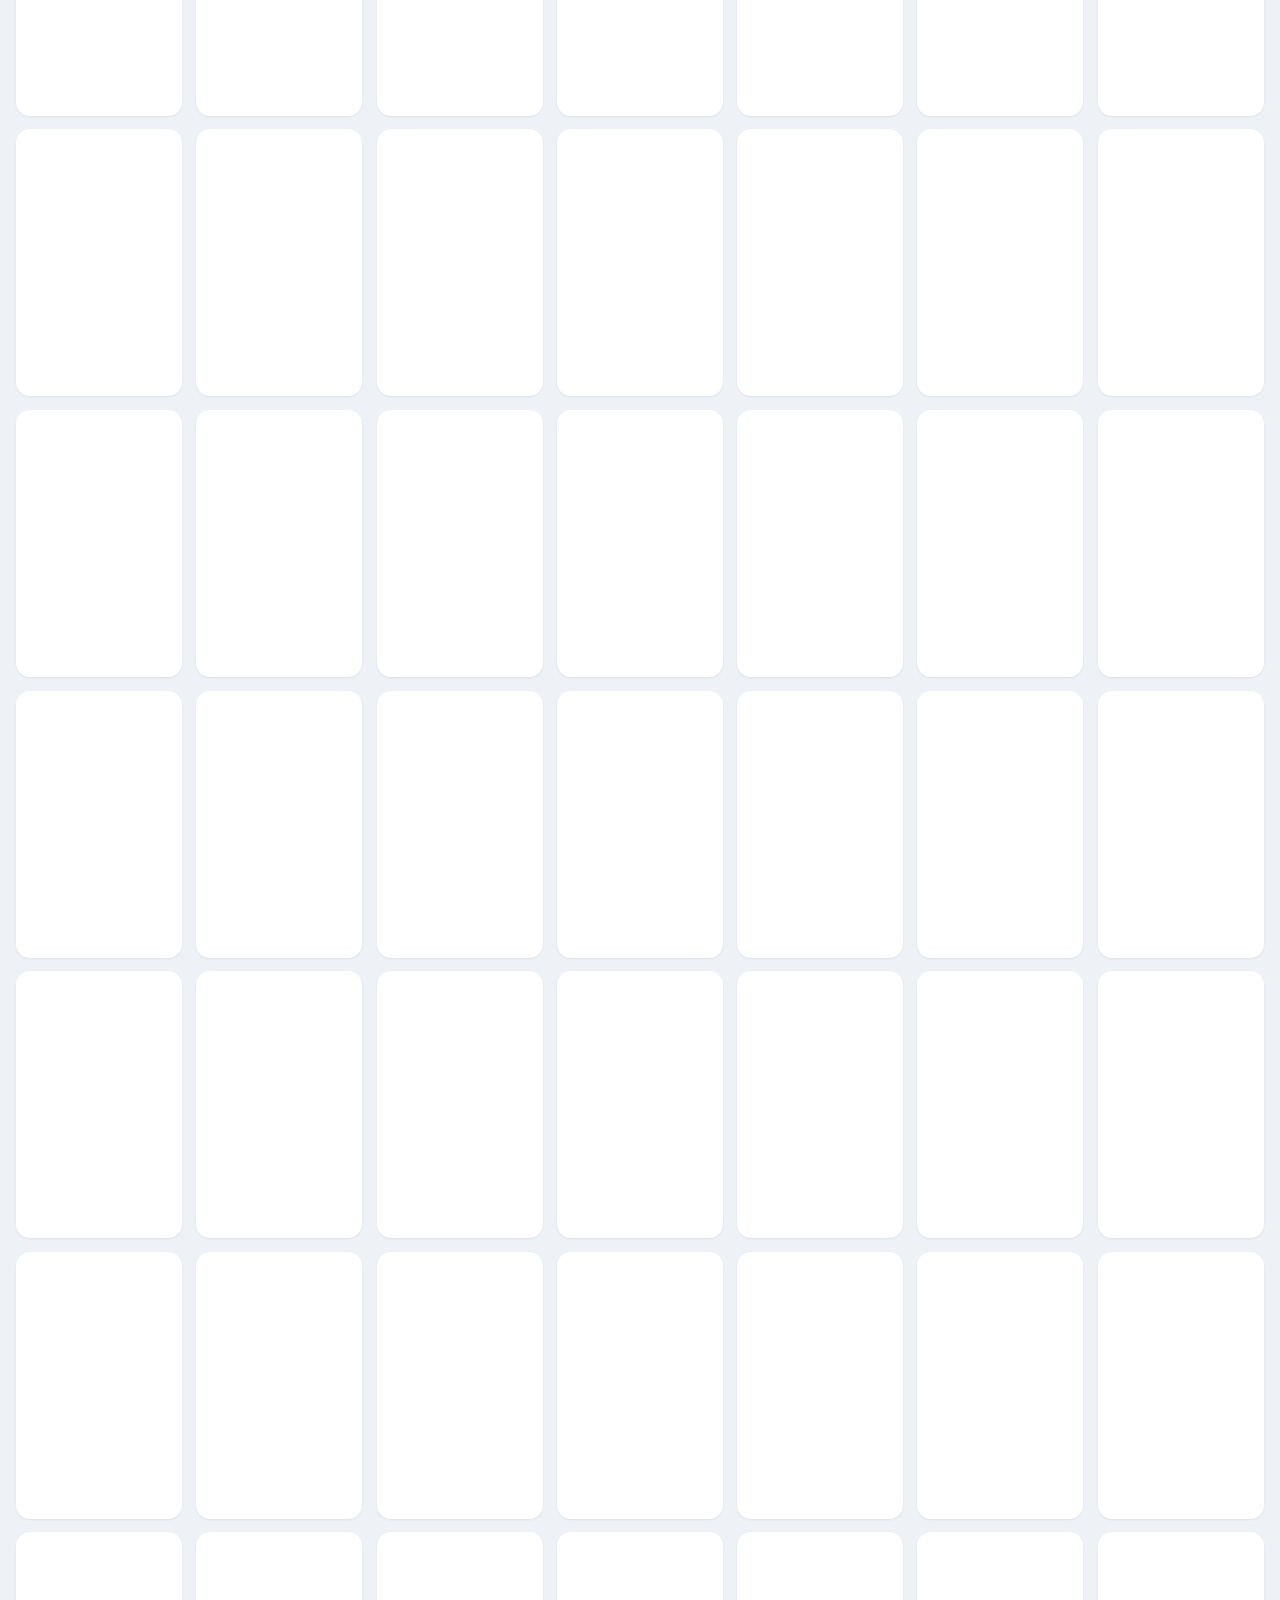
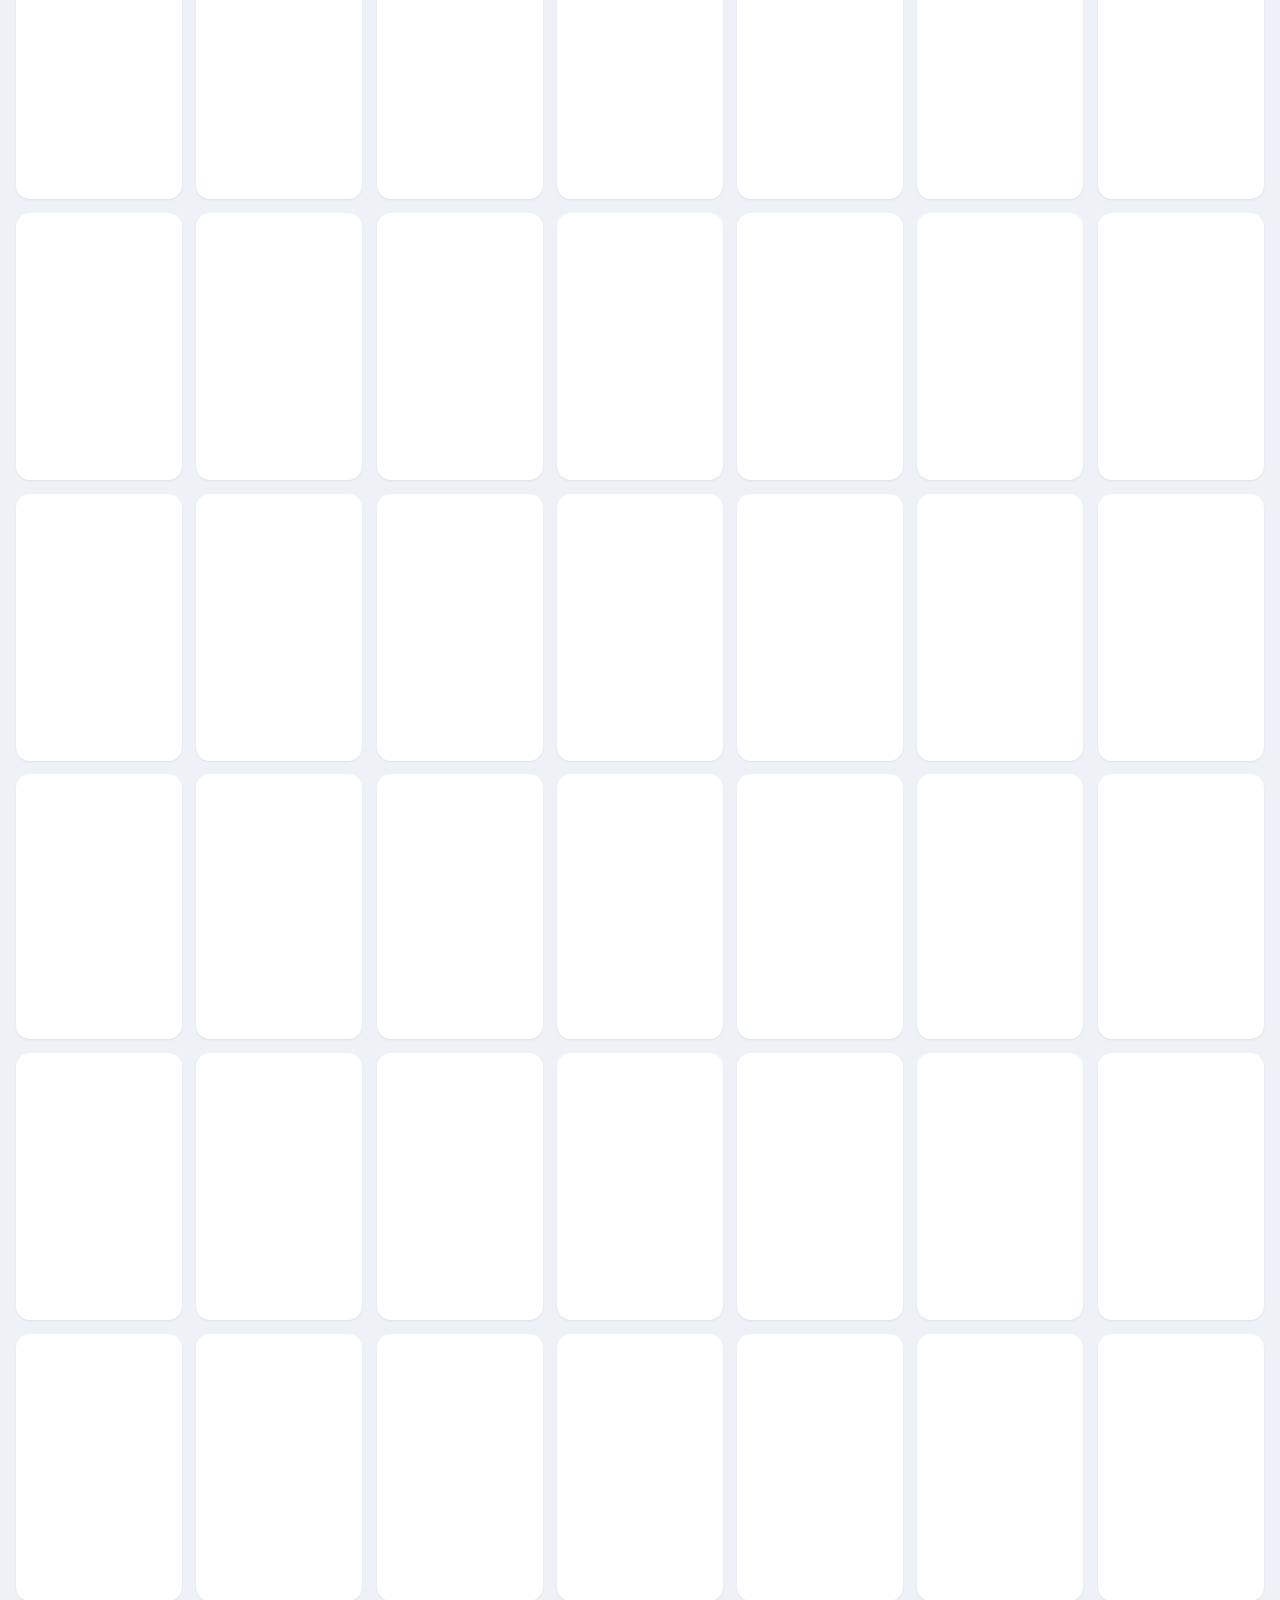
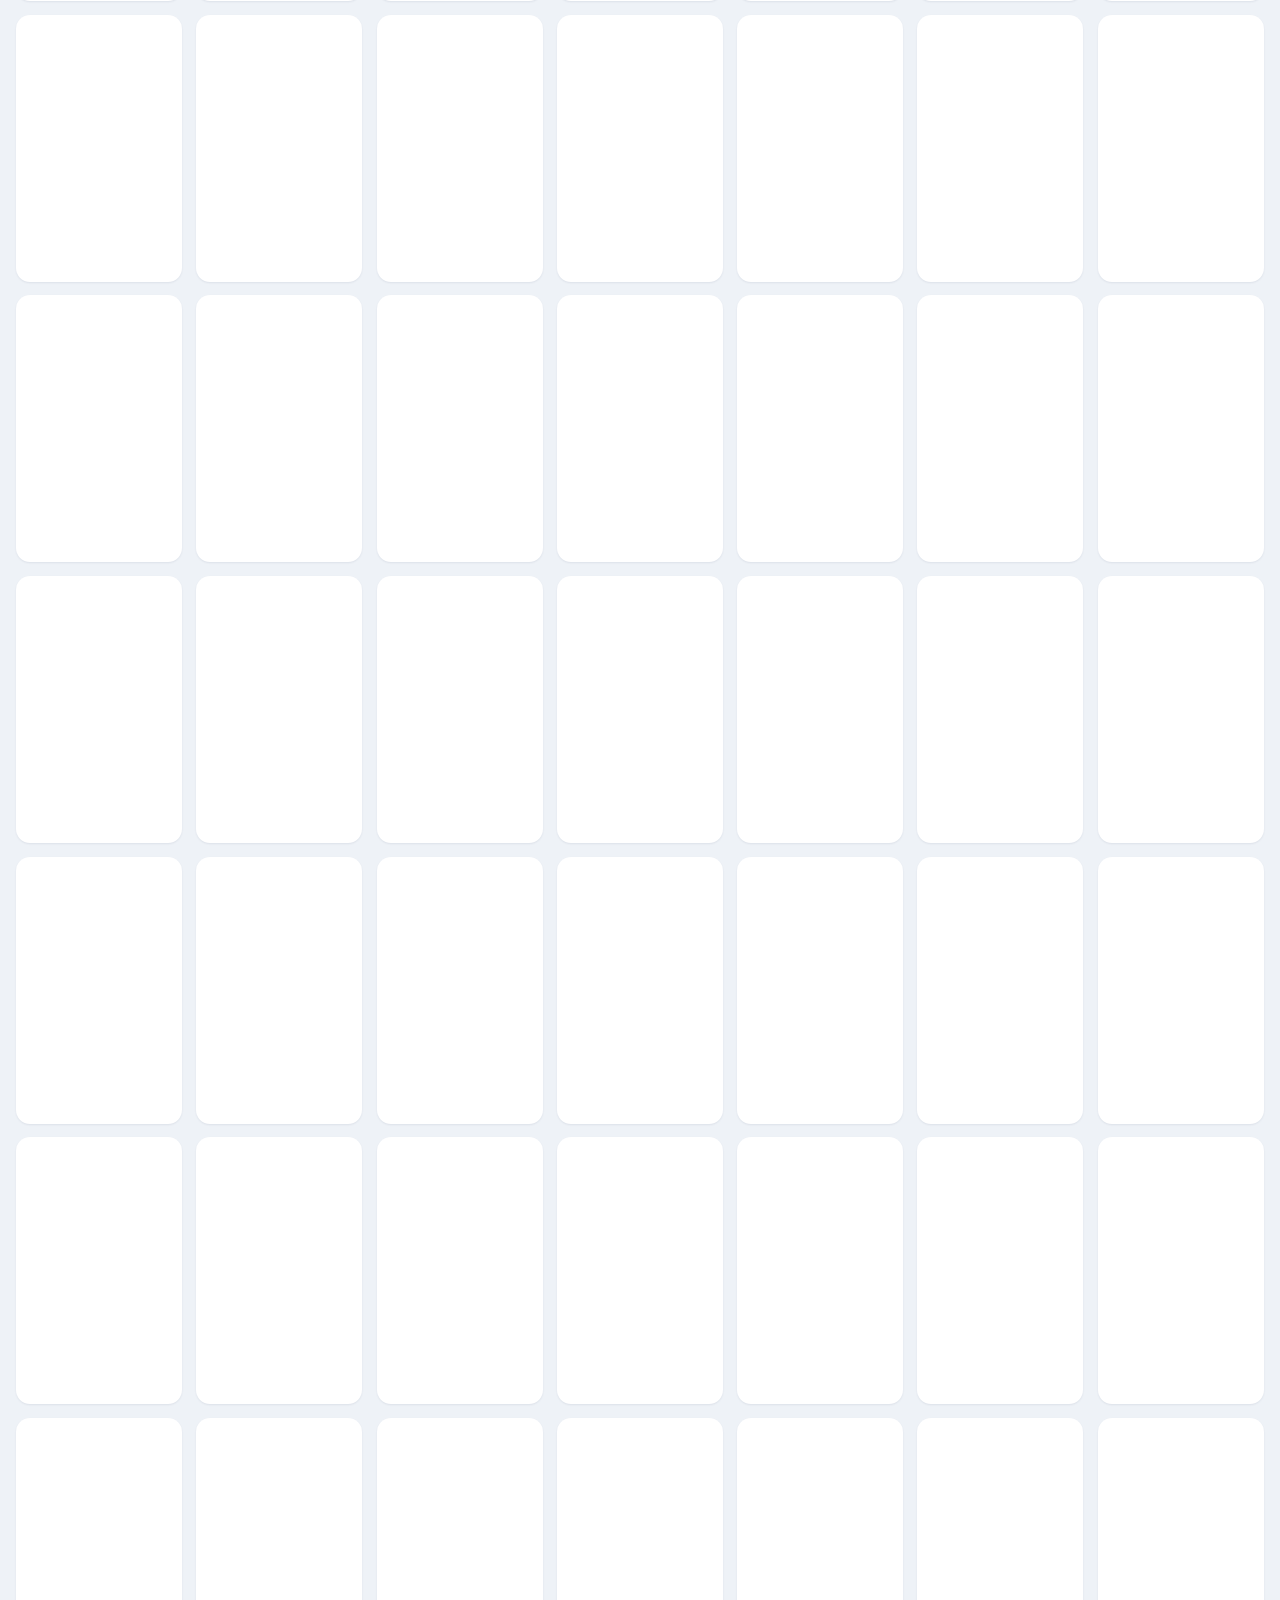
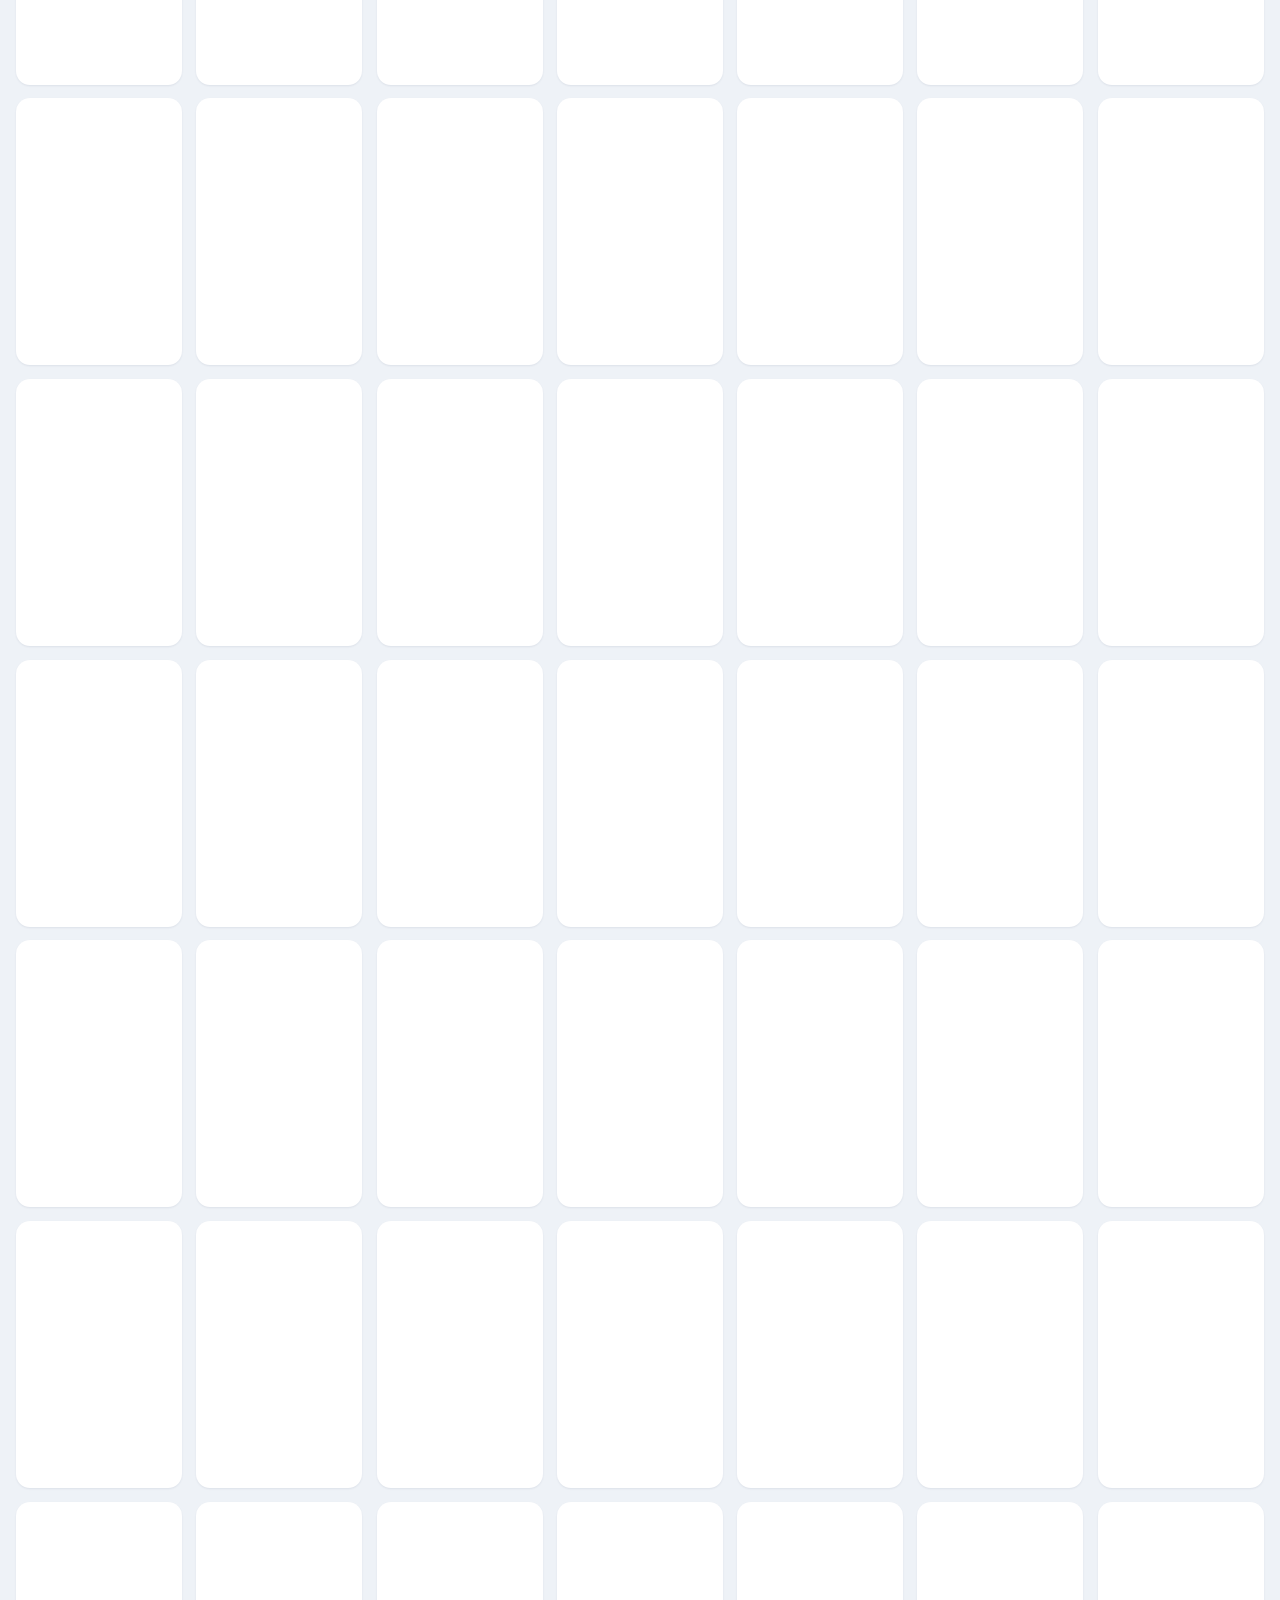
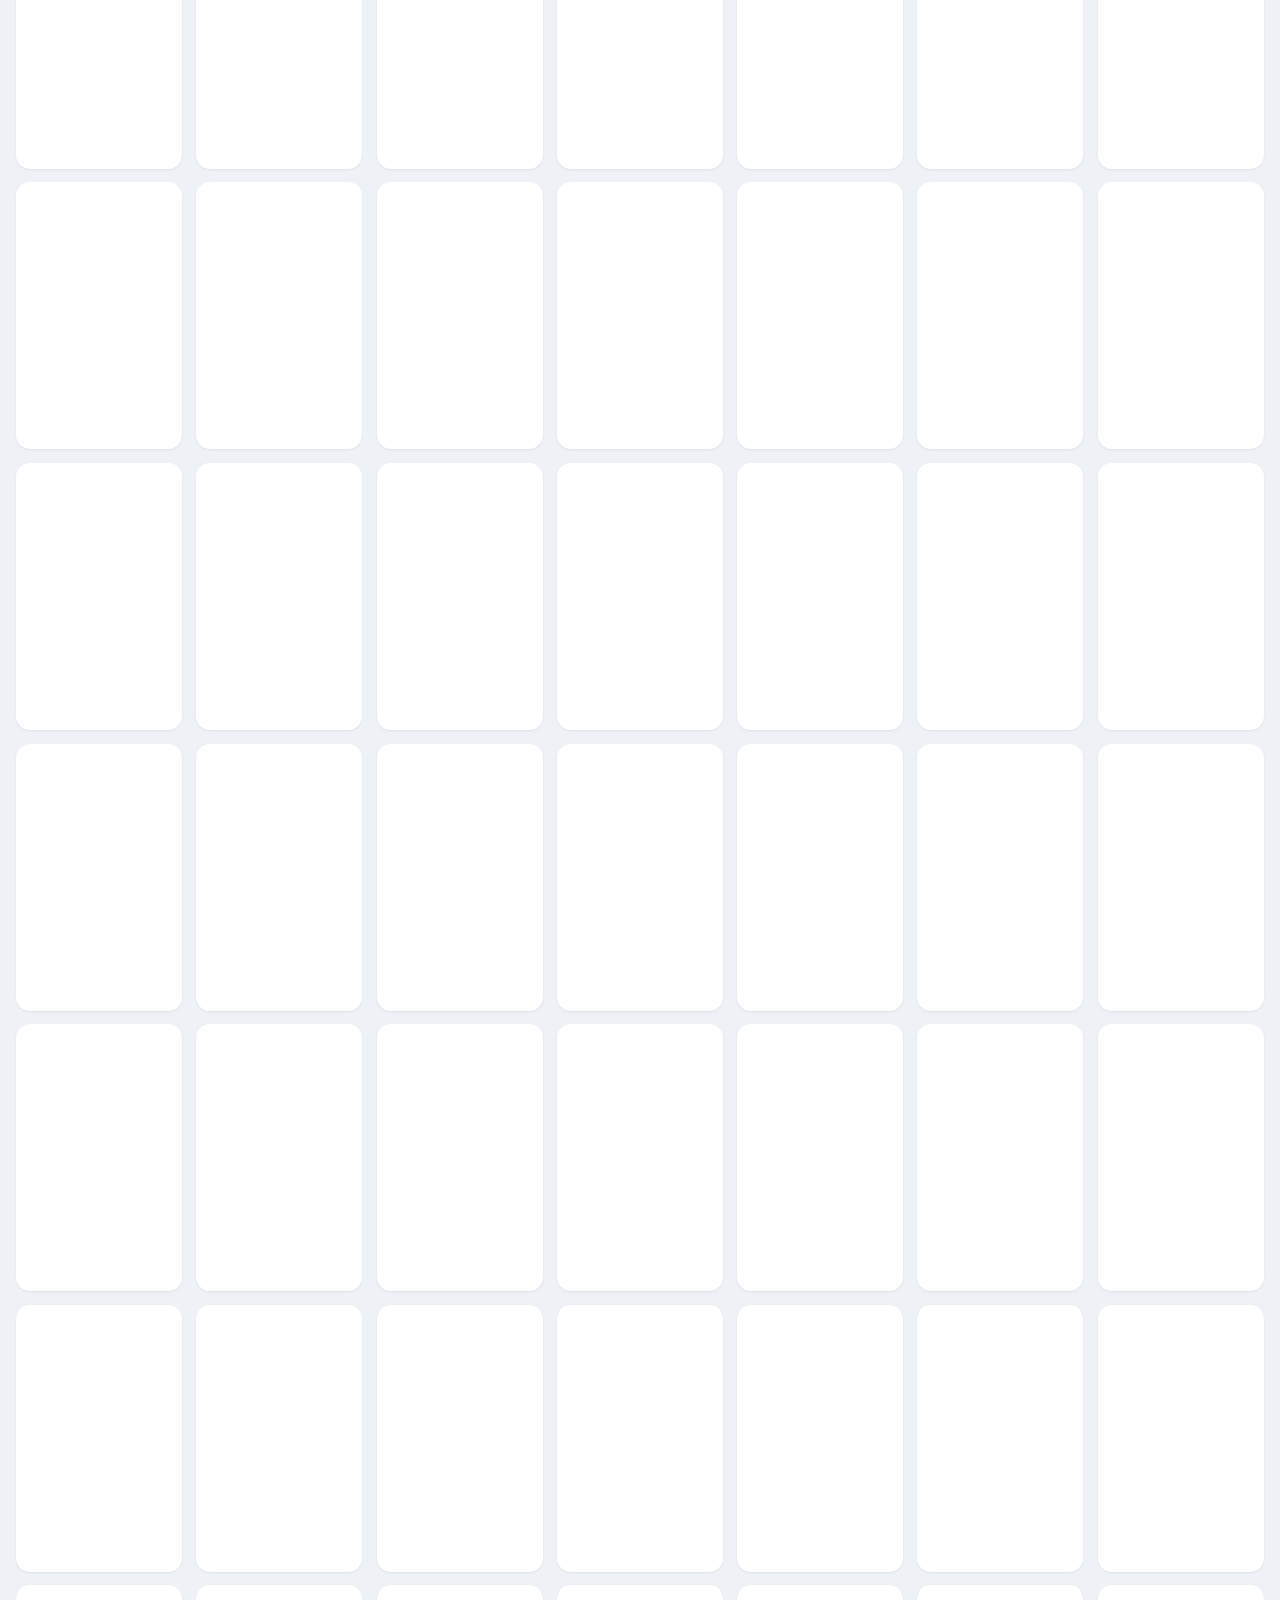
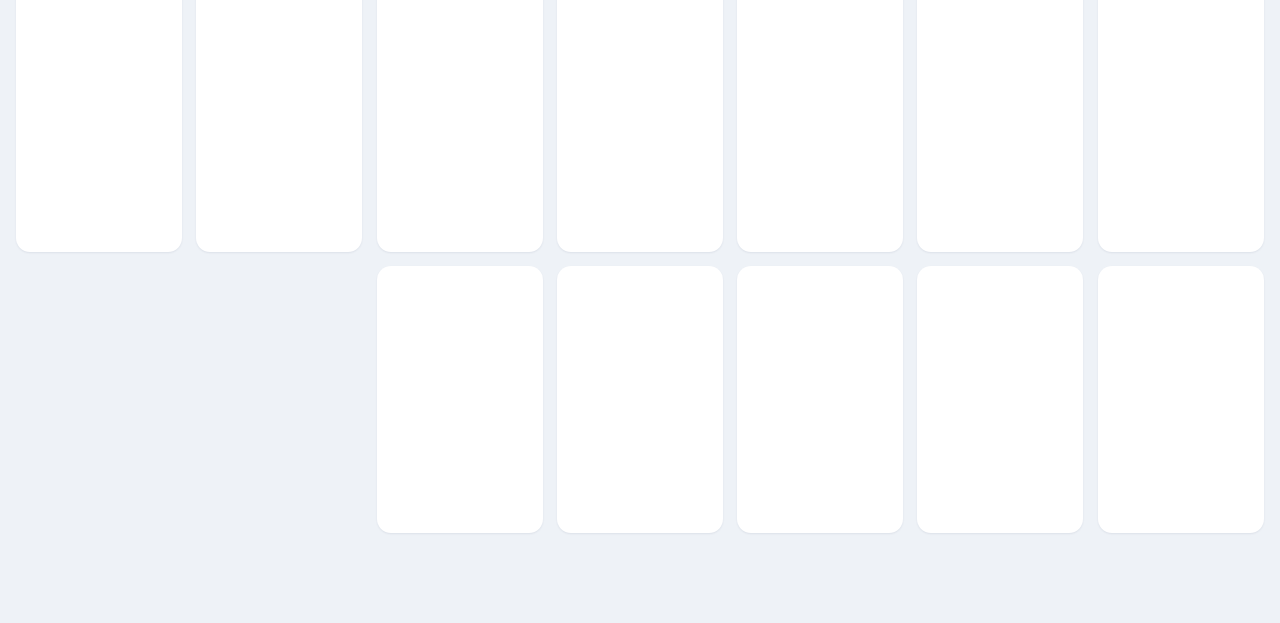
==== commit f4f8c52d: "Rename print.html to index.html" ====
--- a/print/index.html
+++ b/print/index.html
@@ -69,8 +69,8 @@
 <header><div class="wrap top">
  <div><h1>أغلفة الألعاب للطباعة</h1><div class="sub" id="lib"></div></div>
  <div class="seg" role="radiogroup" aria-label="فئة الألعاب"><i></i>
-  <button role="radio" data-p="PS4" aria-checked="true">PS4<small id="c4"></small></button>
-  <button role="radio" data-p="PS5" aria-checked="false">PS5<small id="c5"></small></button></div>
+  <button role="radio" data-p="PS4" aria-checked="true">PS4 - <small id="c4"></small></button>
+  <button role="radio" data-p="PS5" aria-checked="false">PS5 - <small id="c5"></small></button></div>
  <div><button class="b" id="imp">استيراد ملف JSON</button><input type="file" id="file" accept=".json,application/json" hidden></div>
 </div></header>
 <main class="wrap">
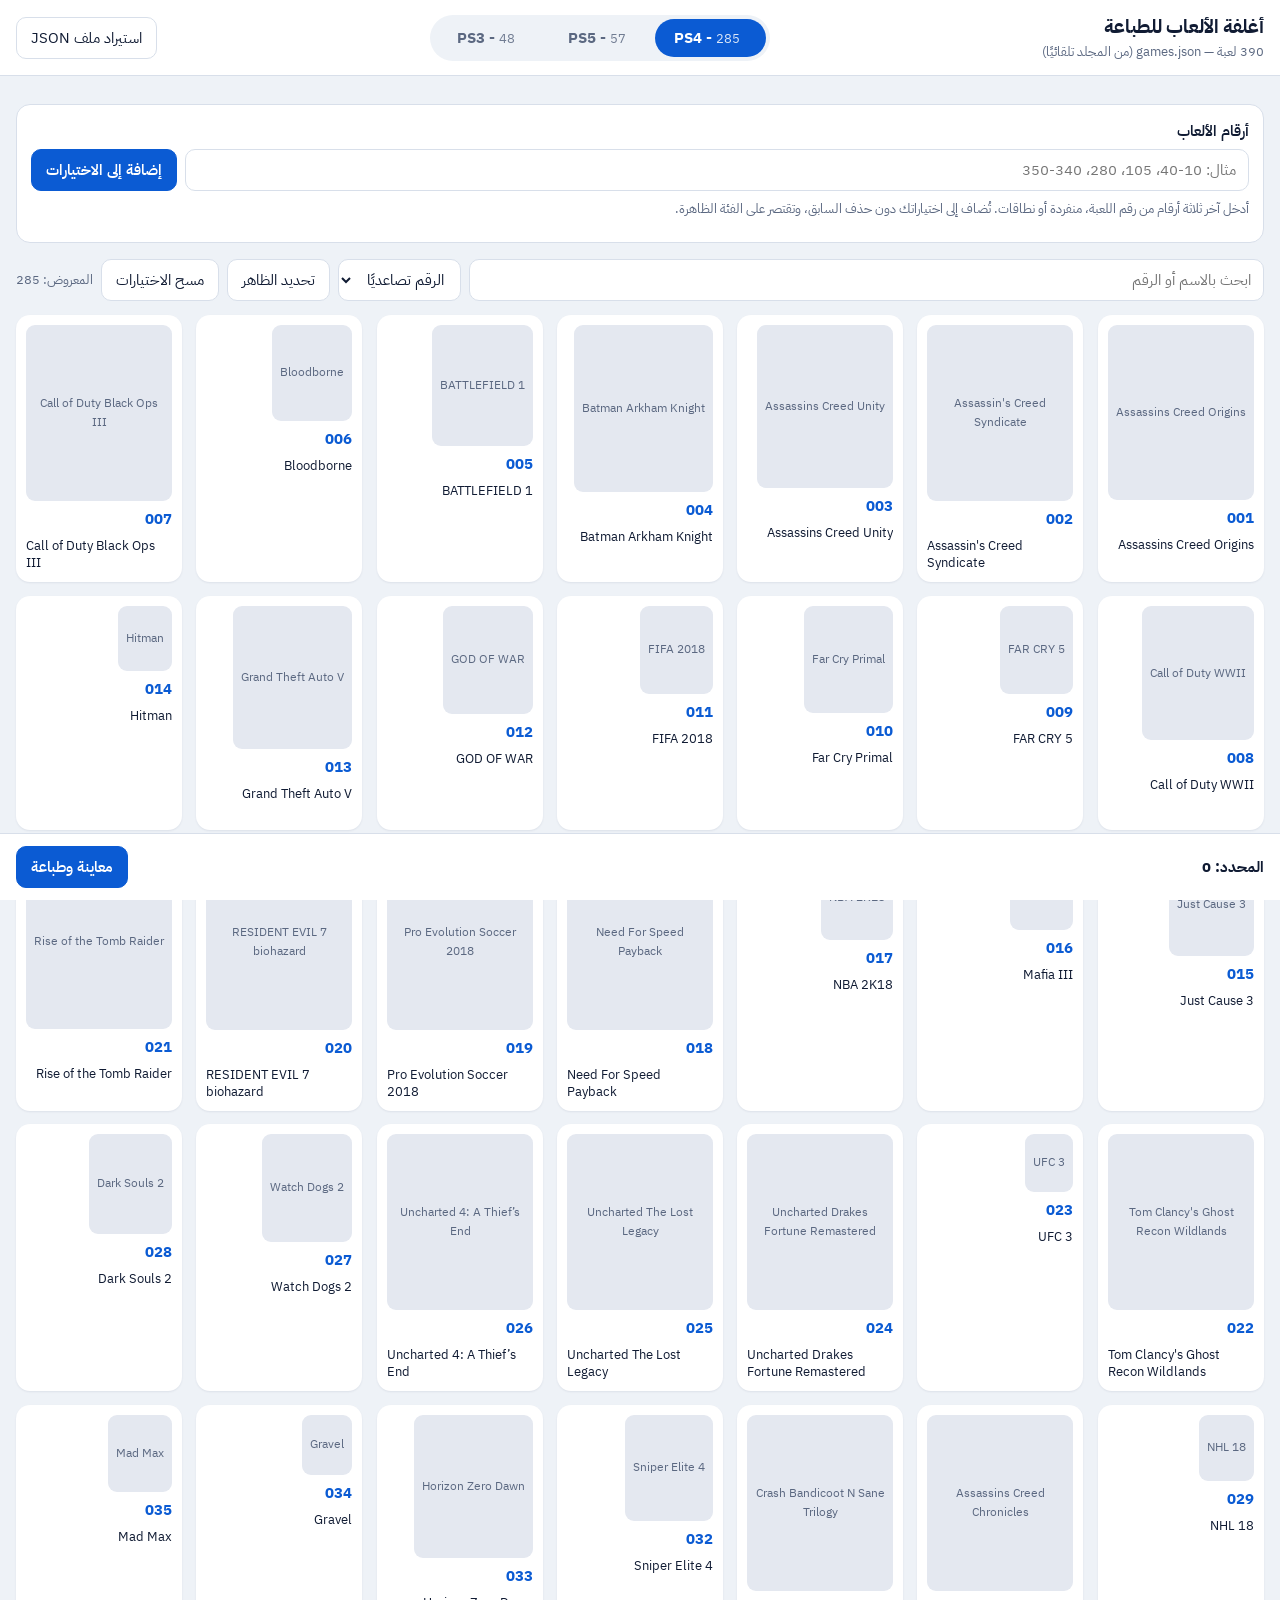
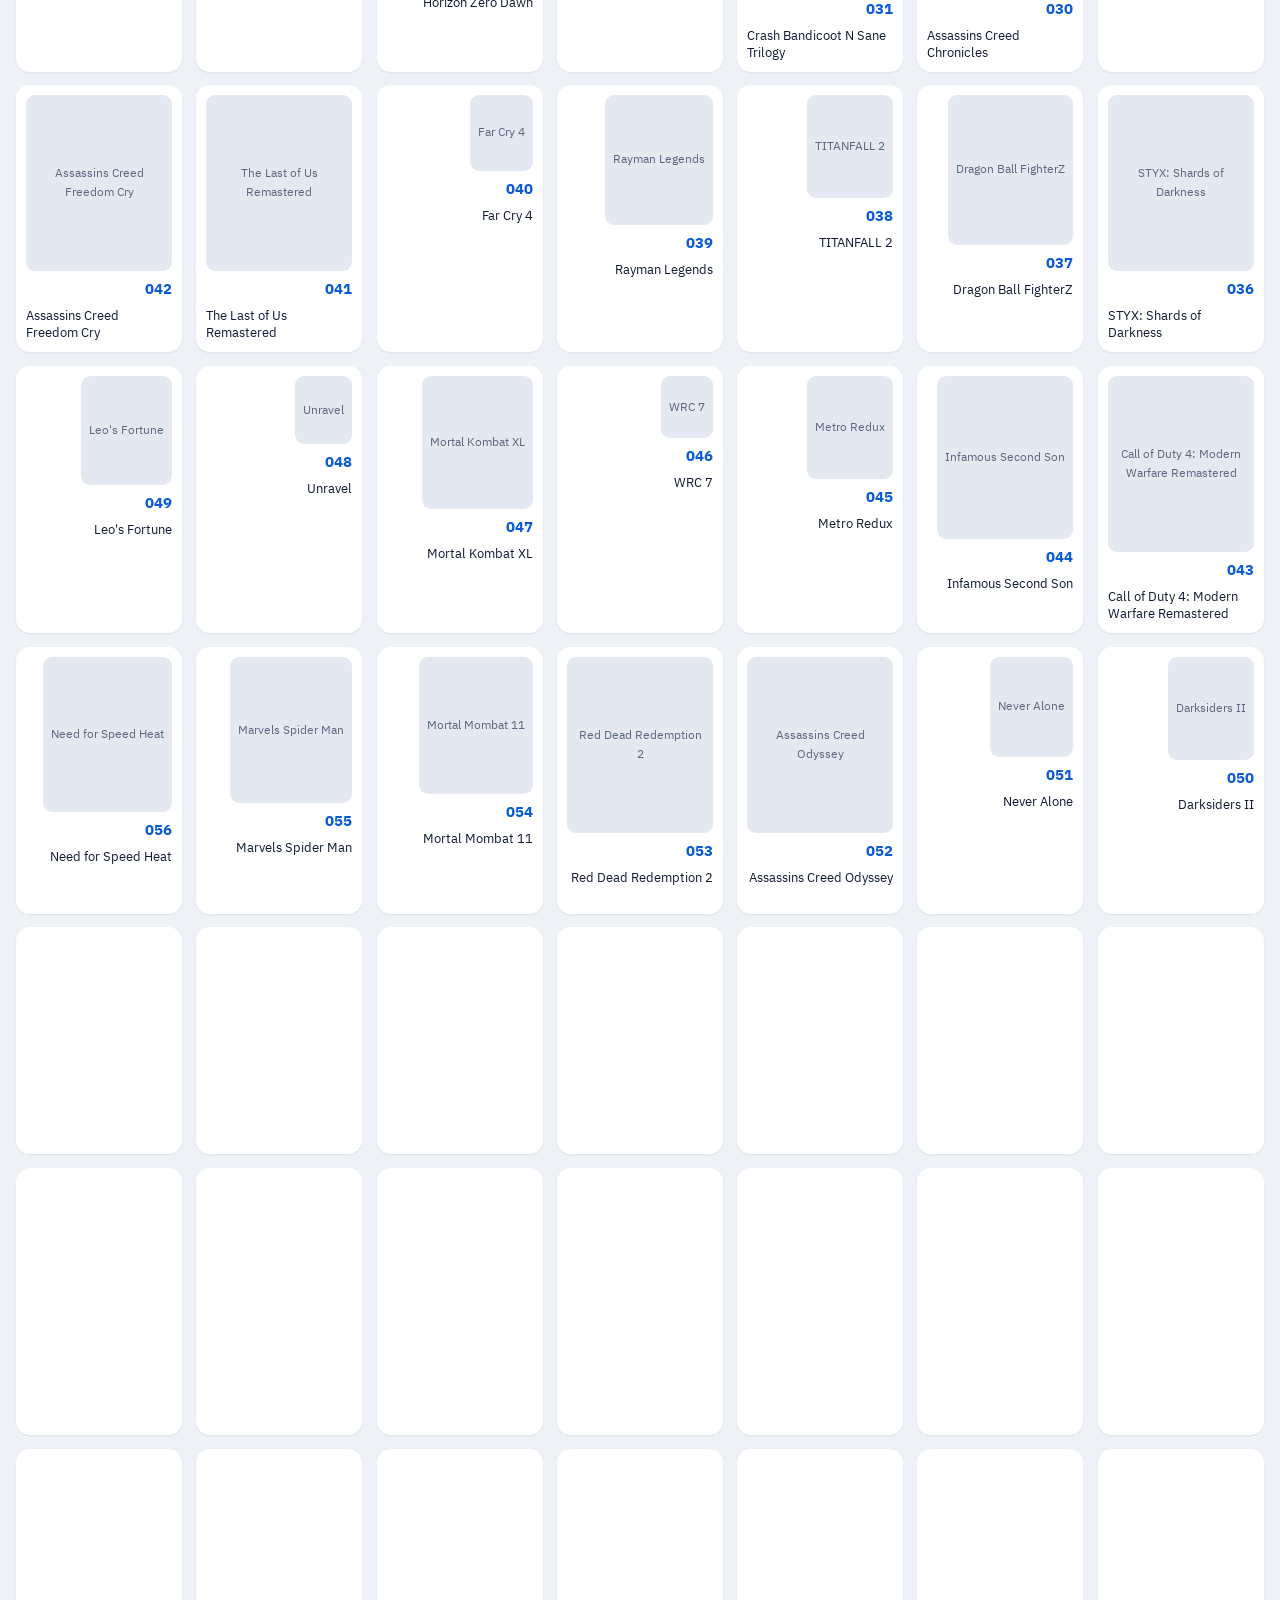
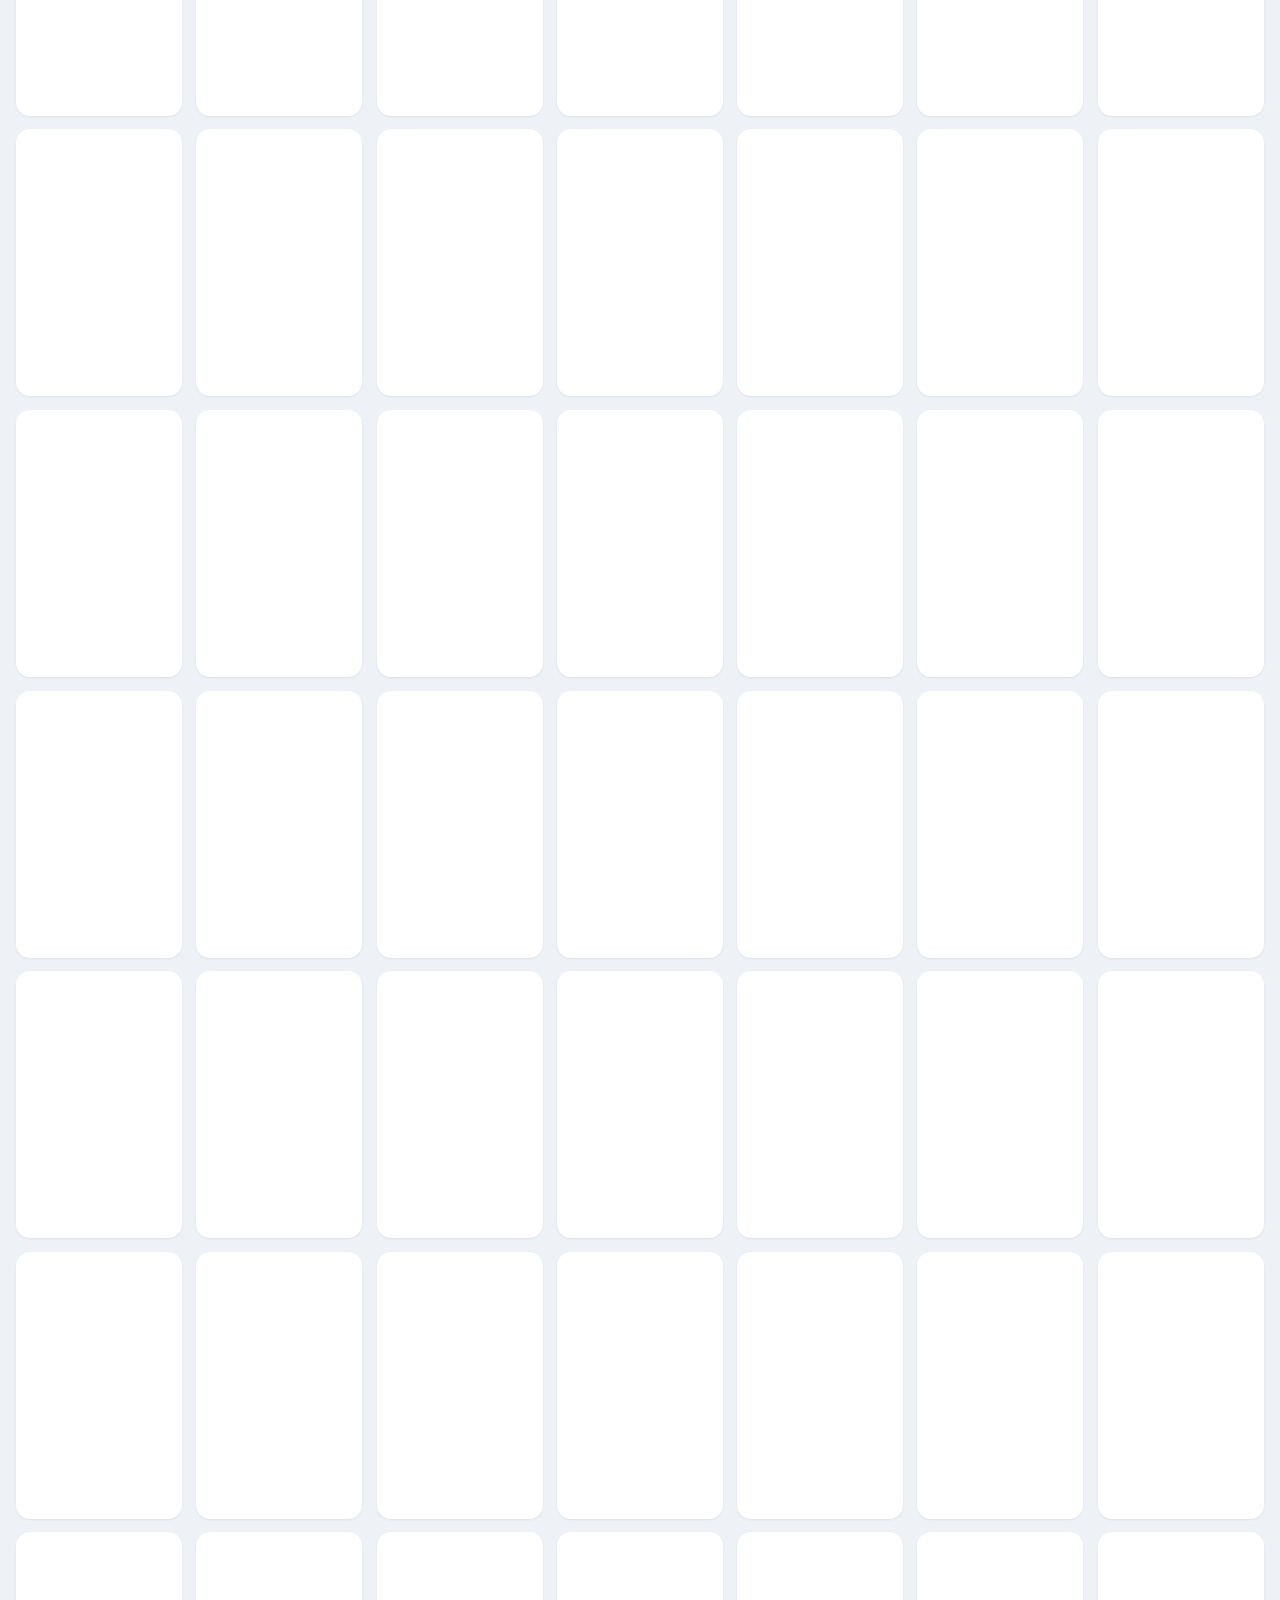
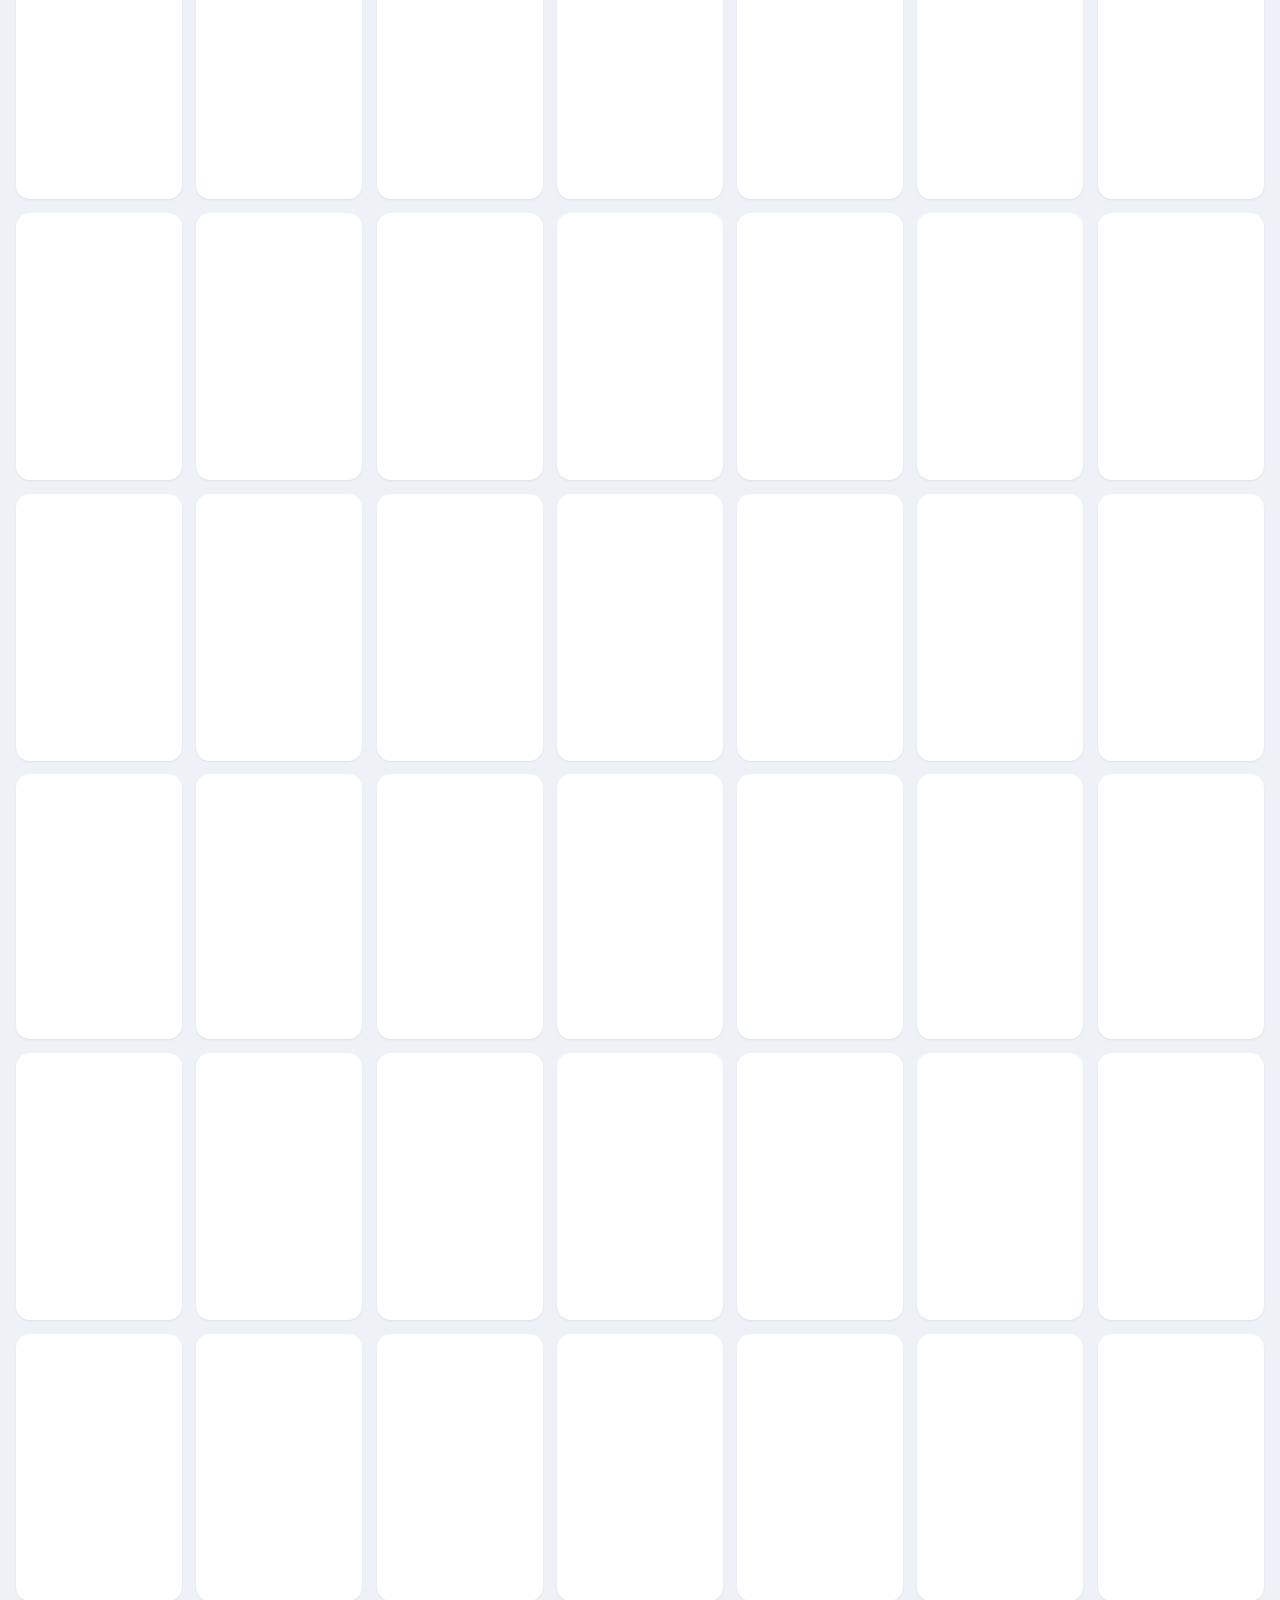
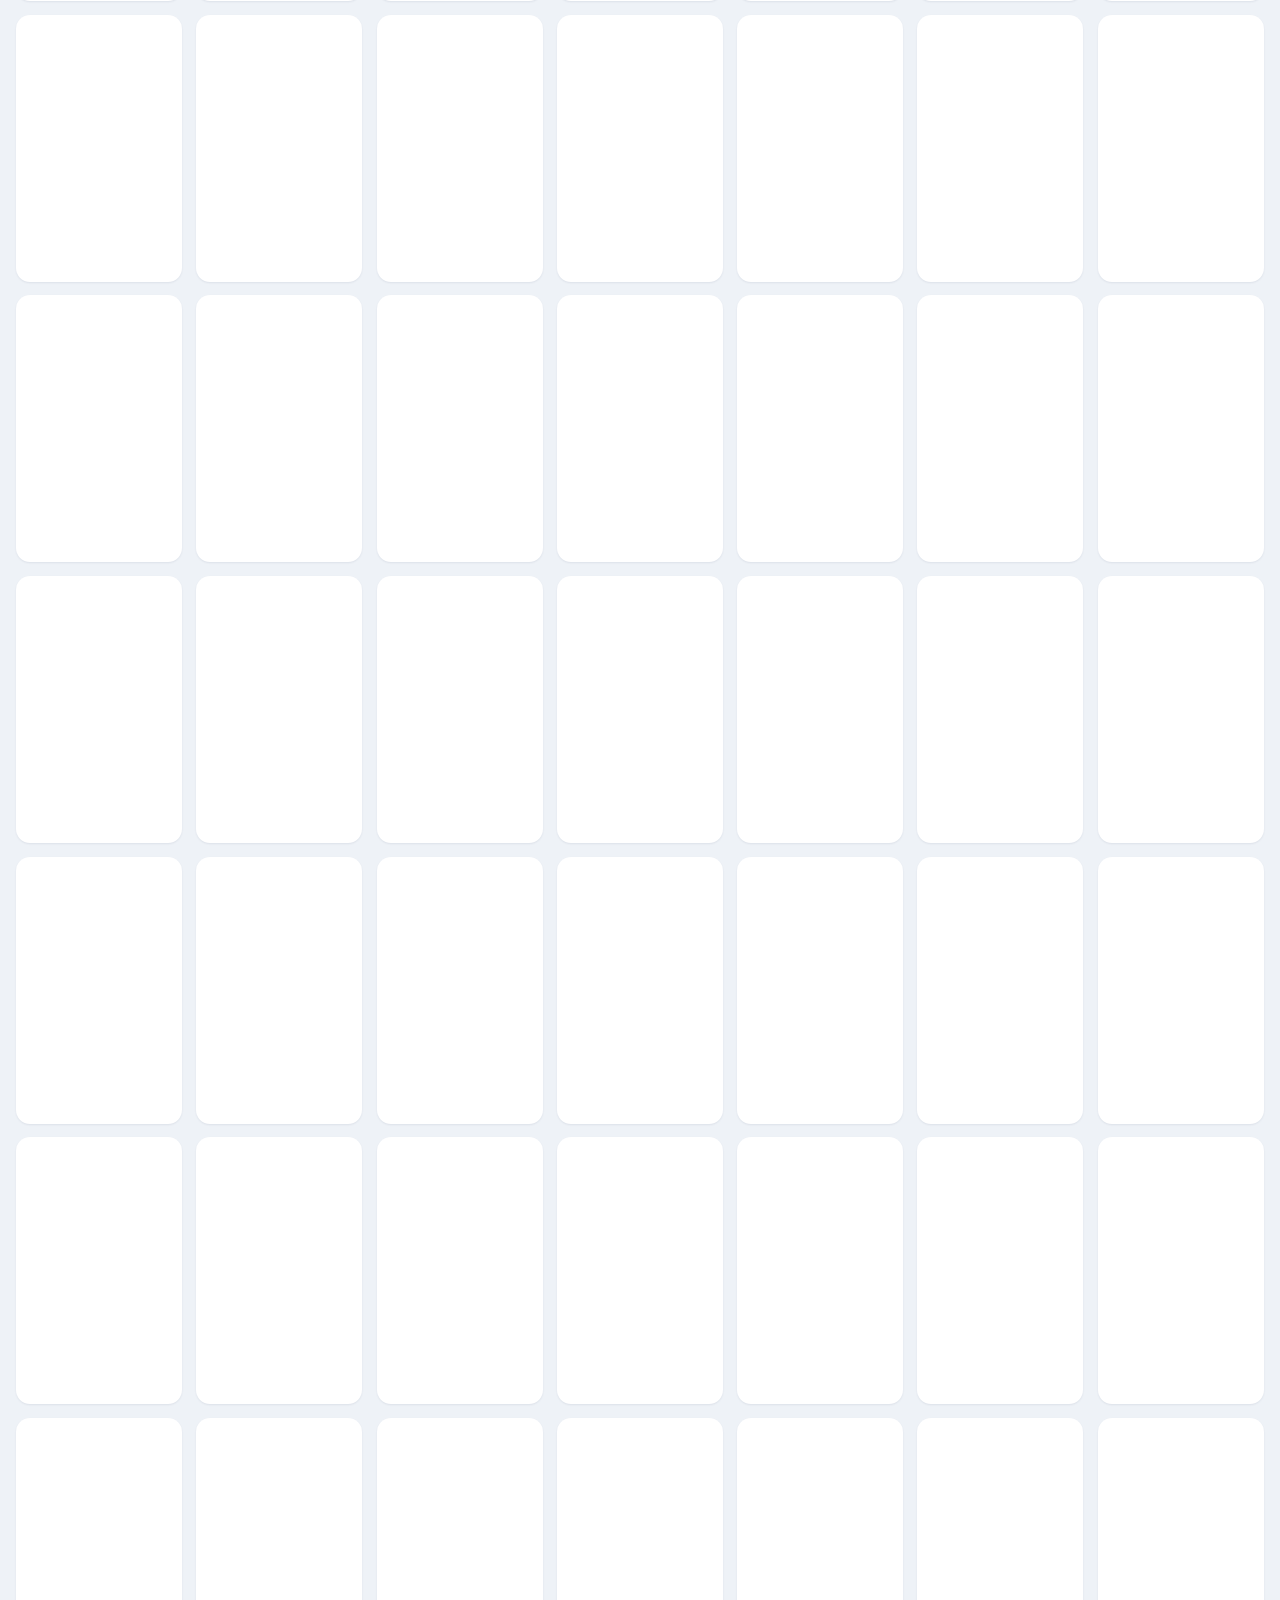
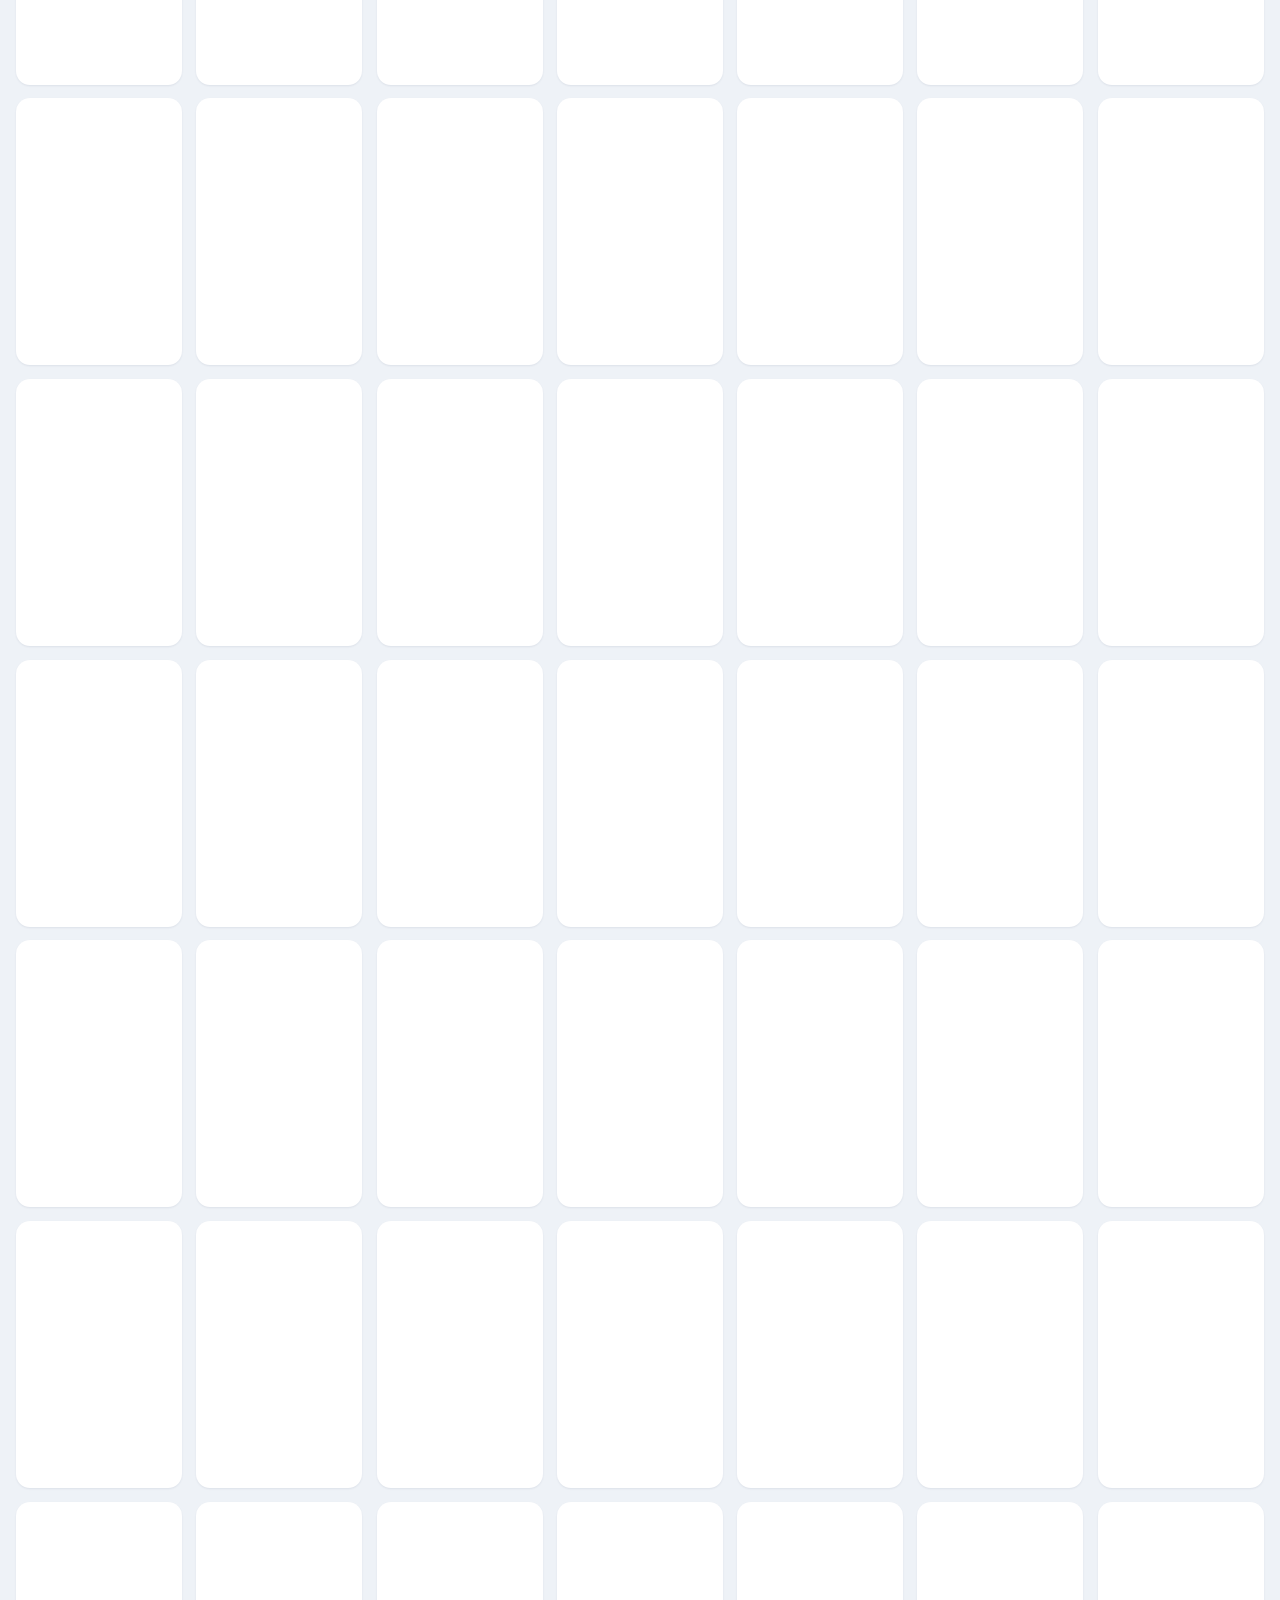
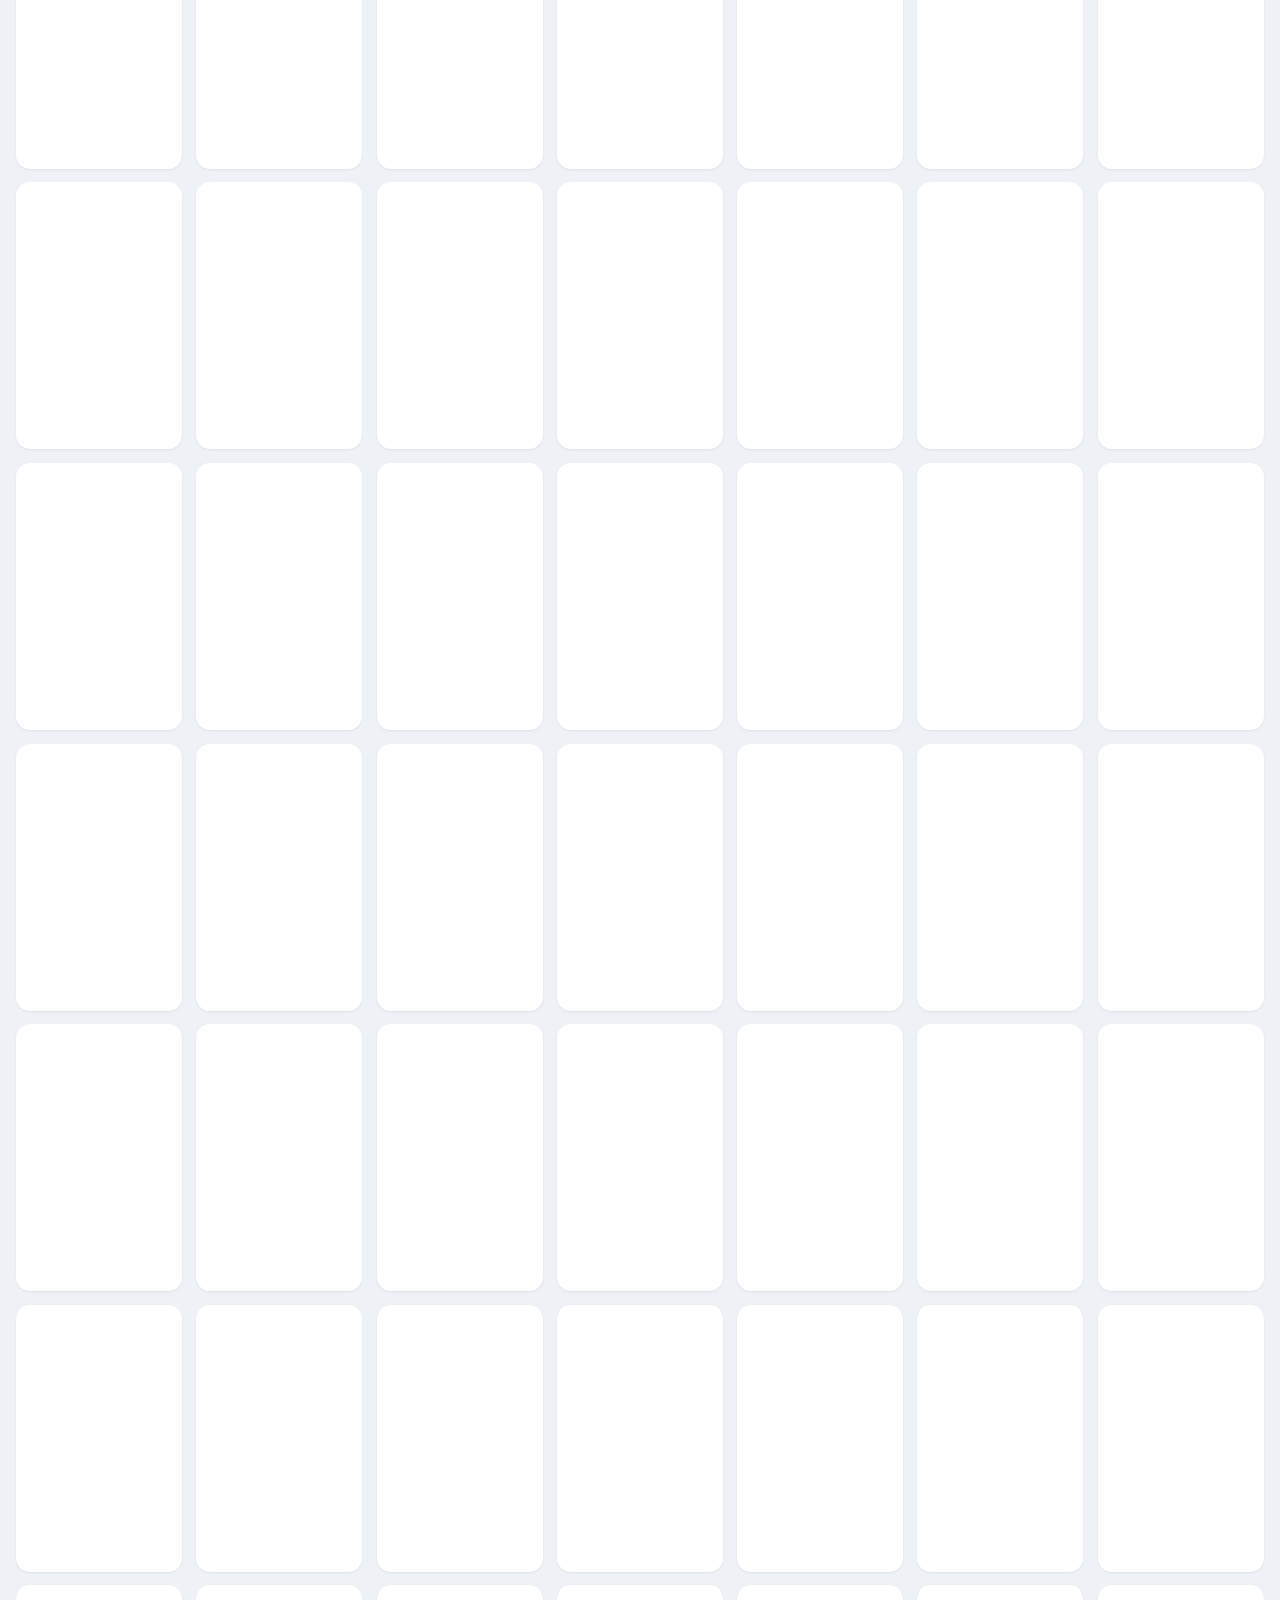
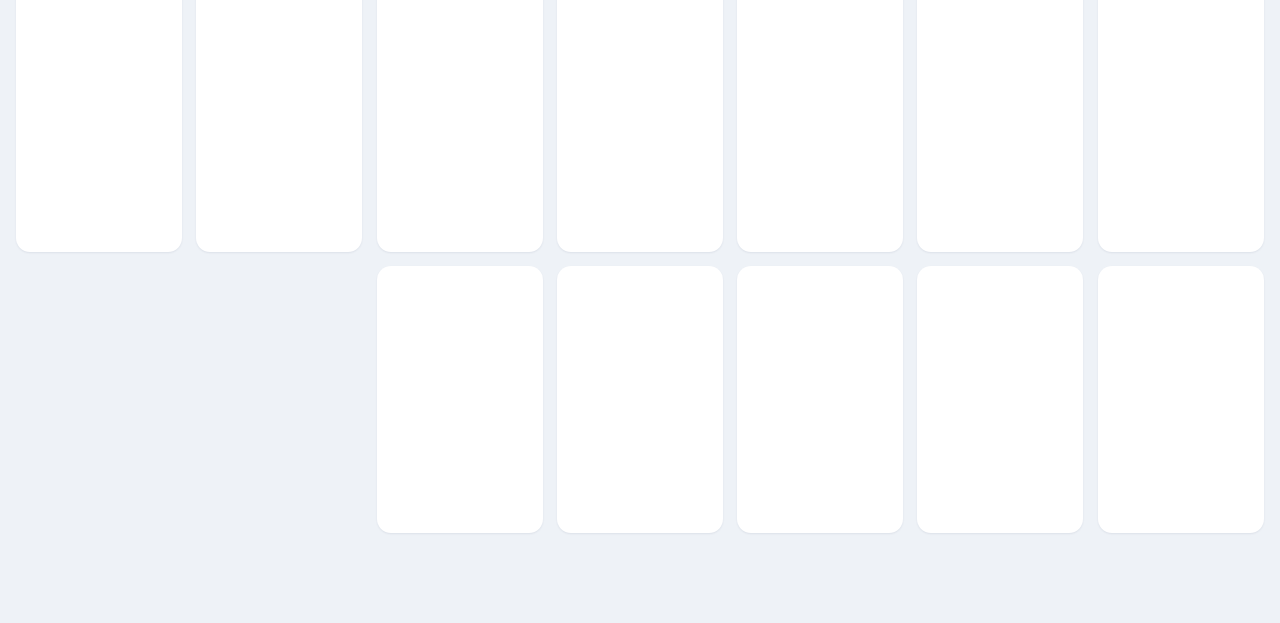
==== commit 5c31415c: "Rename Print.html to index.html" ====
--- a/print/index.html
+++ b/print/index.html
@@ -7,6 +7,7 @@
 <style>
 :root{--bg:#eef2f7;--sf:#fff;--ink:#101b33;--mut:#5b6881;--ln:#d8dfea;--ac:#0b5bd3;--act:#e6efff}
 [data-p=PS5]{--ac:#5a3fd0;--act:#eeeaff}
+[data-p=PS3]{--ac:#4a5a70;--act:#e9edf2}
 *{box-sizing:border-box}[hidden]{display:none!important}
 body{margin:0;background:var(--bg);color:var(--ink);font:15px/1.6 "IBM Plex Sans Arabic","Segoe UI",Tahoma,system-ui,sans-serif;padding-bottom:78px}
 button,input,select{font:inherit;color:inherit}button{cursor:pointer}
@@ -15,9 +16,10 @@
 .wrap{max-width:1280px;margin:0 auto;padding:12px 16px}
 .top{display:flex;gap:12px 20px;align-items:center;flex-wrap:wrap;justify-content:space-between}
 h1{font-size:19px;margin:0}.sub{color:var(--mut);font-size:13px}
-.seg{position:relative;display:grid;grid-template-columns:1fr 1fr;background:var(--bg);border-radius:999px;padding:4px;min-width:250px}
-.seg i{position:absolute;top:4px;bottom:4px;width:calc(50% - 4px);inset-inline-start:4px;background:var(--ac);border-radius:999px;transition:inset-inline-start .25s,background .25s}
-[data-p=PS5] .seg i{inset-inline-start:50%}
+.seg{position:relative;display:grid;grid-template-columns:1fr 1fr 1fr;background:var(--bg);border-radius:999px;padding:4px;min-width:340px;max-width:100%}
+.seg i{position:absolute;top:4px;bottom:4px;width:calc((100% - 8px)/3);inset-inline-start:4px;background:var(--ac);border-radius:999px;transition:inset-inline-start .25s,background .25s}
+[data-p=PS5] .seg i{inset-inline-start:calc(4px + (100% - 8px)/3)}
+[data-p=PS3] .seg i{inset-inline-start:calc(4px + (100% - 8px)*2/3)}
 .seg button{position:relative;border:0;background:none;padding:7px 14px;border-radius:999px;font-weight:700;color:var(--mut);transition:color .2s}
 .seg button[aria-checked=true]{color:#fff}.seg small{font-weight:400;opacity:.85;margin-inline-start:6px}
 .b{border:1px solid var(--ln);background:var(--sf);border-radius:10px;padding:8px 14px}
@@ -70,7 +72,8 @@
  <div><h1>أغلفة الألعاب للطباعة</h1><div class="sub" id="lib"></div></div>
  <div class="seg" role="radiogroup" aria-label="فئة الألعاب"><i></i>
   <button role="radio" data-p="PS4" aria-checked="true">PS4 - <small id="c4"></small></button>
-  <button role="radio" data-p="PS5" aria-checked="false">PS5 - <small id="c5"></small></button></div>
+  <button role="radio" data-p="PS5" aria-checked="false">PS5 - <small id="c5"></small></button>
+  <button role="radio" data-p="PS3" aria-checked="false">PS3 - <small id="c3"></small></button></div>
  <div><button class="b" id="imp">استيراد ملف JSON</button><input type="file" id="file" accept=".json,application/json" hidden></div>
 </div></header>
 <main class="wrap">
@@ -91,12 +94,12 @@
 <script>
 const $=s=>document.querySelector(s),esc=s=>String(s).replace(/[&<>"']/g,c=>({'&':'&amp;','<':'&lt;','>':'&gt;','"':'&quot;',"'":'&#39;'}[c]));
 const toEn=s=>s.replace(/[٠-٩]/g,c=>c.charCodeAt(0)-1632).replace(/[۰-۹]/g,c=>c.charCodeAt(0)-1776);
-let games=[],idx={PS4:new Map(),PS5:new Map()},plat='PS4',sel=new Set(),pend=[],dir=1,q='',src='';
+let games=[],idx={PS4:new Map(),PS5:new Map(),PS3:new Map()},plat='PS4',sel=new Set(),pend=[],dir=1,q='',src='';
 function norm(a){const list=[],bad=[];a.forEach((r,i)=>{const o=r&&typeof r=='object',s=o?String(r.id??'').trim():'',id=/^\d+$/.test(s)?+s:NaN,p=o?String(r.platform??'').toUpperCase().replace(/\s/g,''):'',nm=o?String(r.name??'').trim():'';
- if(!Number.isSafeInteger(id))bad.push(`السجل ${i+1}: الحقل id غير صالح`);else if(!nm)bad.push(`السجل ${i+1}: الاسم مفقود`);else if(p!='PS4'&&p!='PS5')bad.push(`السجل ${i+1}: قيمة platform غير معروفة`);
+ if(!Number.isSafeInteger(id))bad.push(`السجل ${i+1}: الحقل id غير صالح`);else if(!nm)bad.push(`السجل ${i+1}: الاسم مفقود`);else if(p!='PS4'&&p!='PS5'&&p!='PS3')bad.push(`السجل ${i+1}: قيمة platform غير معروفة`);
  else list.push({uid:list.length,id,name:nm,platform:p,image:typeof r.image=='string'?r.image.trim():'',n:id%1000,ns:String(id%1000).padStart(3,'0')})});return{list,bad}}
-function setLib(list,name,keepSel){games=list;src=name;idx={PS4:new Map(),PS5:new Map()};list.forEach(g=>{const m=idx[g.platform];(m.get(g.n)||m.set(g.n,[]).get(g.n)).push(g)});
- sel.clear();pend=[];q='';$('#q').value='';$('#nums').value='';$('#fb').innerHTML='';$('#c4').textContent=idx.PS4.size?[...idx.PS4.values()].reduce((a,l)=>a+l.length,0):0;$('#c5').textContent=[...idx.PS5.values()].reduce((a,l)=>a+l.length,0);
+function setLib(list,name,keepSel){games=list;src=name;idx={PS4:new Map(),PS5:new Map(),PS3:new Map()};list.forEach(g=>{const m=idx[g.platform];(m.get(g.n)||m.set(g.n,[]).get(g.n)).push(g)});
+ sel.clear();pend=[];q='';$('#q').value='';$('#nums').value='';$('#fb').innerHTML='';['PS4','PS5','PS3'].forEach(p=>$('#c'+p.slice(2)).textContent=[...idx[p].values()].reduce((a,l)=>a+l.length,0));
  $('#lib').textContent=name?`${list.length} لعبة — ${name}`:'لم تُحمَّل مكتبة بعد';render()}
 const view=()=>{const t=toEn(q.trim().toLowerCase()),d=/^\d+$/.test(t);return games.filter(g=>g.platform===plat&&(!t||g.name.toLowerCase().includes(t)||(d&&g.ns.includes(t)))).sort((a,b)=>dir*(a.n-b.n)||dir*(a.id-b.id))};
 const picked=()=>games.filter(g=>g.platform===plat&&sel.has(g.uid)).sort((a,b)=>dir*(a.n-b.n)||dir*(a.id-b.id));
